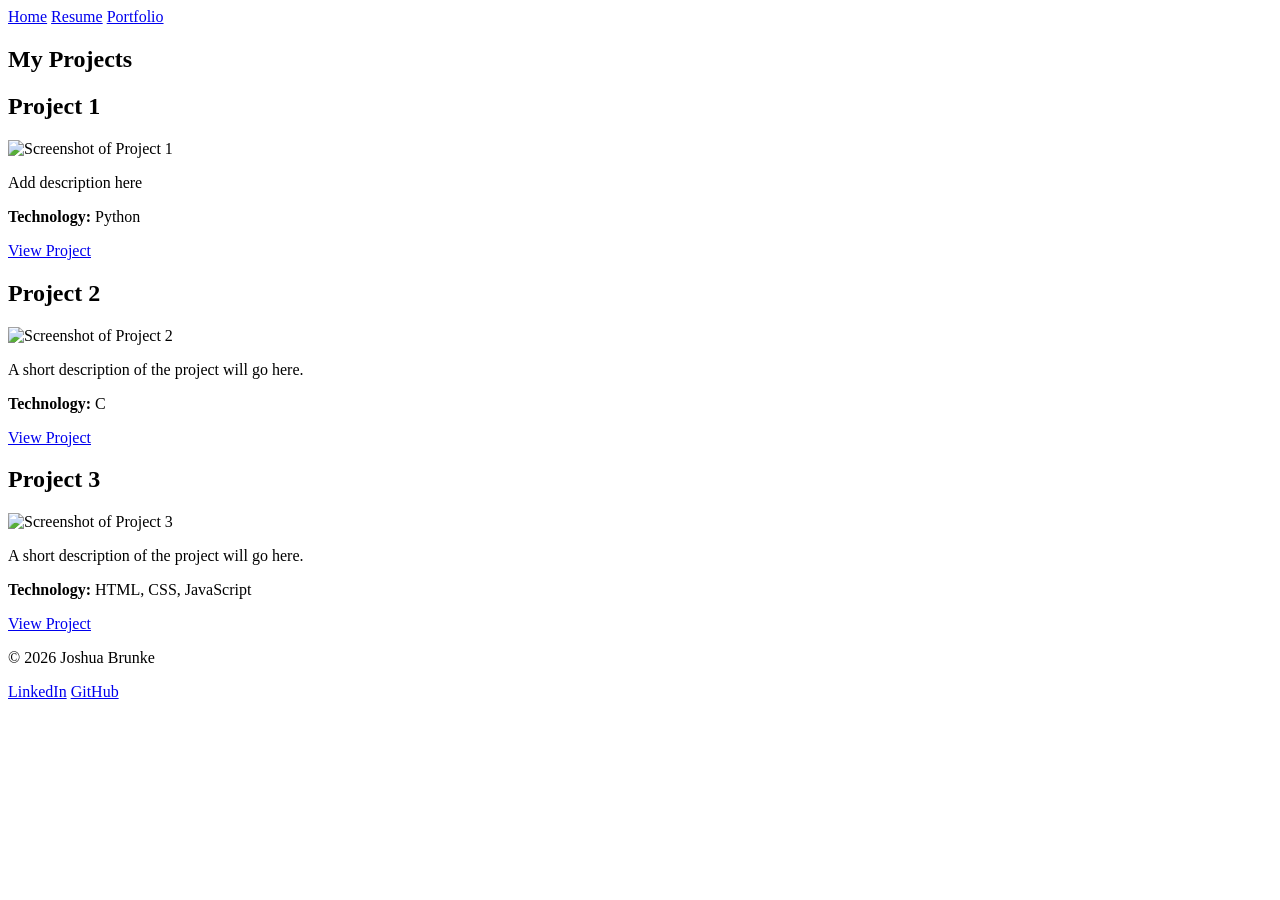
==== portfolio.html @ 49997876 "Added the links to my linkedIn and GitHub for footer" ====
<!DOCTYPE html>
<html lang="en">
<head>
    <meta charset="UTF-8">
    <meta name="viewport" content="width=device-width, initial-scale=1.0">
    <title>Joshua Brunke | Portfolio</title>
    <link rel="stylesheet" href="style.css">
</head>

<body>

    <header>
        <nav>
            <a href="index.html">Home</a>
            <a href="resume.html">Resume</a>
            <a href="portfolio.html">Portfolio</a>
        </nav>
    </header>

    <main>
        <section>
            <h1>My Projects</h1>

            <article>
                <h2>Project 1</h2>

                <img src="images/project1.jpg"
                     alt="Screenshot of Project 1">

                <p>
                    Add description here
                </p>

                <p>
                    <strong>Technology:</strong> Python
                </p>

                <a href="#">View Project</a>
            </article>

            <article>
                <h2>Project 2</h2>

                <img src="images/project2.jpg"
                     alt="Screenshot of Project 2">

                <p>
                    A short description of the project will go here.
                </p>

                <p>
                    <strong>Technology:</strong> C
                </p>

                <a href="#">View Project</a>
            </article>

            <article>
                <h2>Project 3</h2>

                <img src="images/project3.jpg"
                     alt="Screenshot of Project 3">

                <p>
                    A short description of the project will go here.
                </p>

                <p>
                    <strong>Technology:</strong> HTML, CSS, JavaScript
                </p>

                <a href="#">View Project</a>
            </article>
        </section>
    </main>

    <footer>
        <p>&copy; 2026 Joshua Brunke</p>
        <a href="www.linkedin.com/in/jjbrunke">LinkedIn</a>
        <a href="https://github.com/RHIT-brunkejp">GitHub</a>
    </footer>

    <script src="script.js"></script>
</body>
</html>
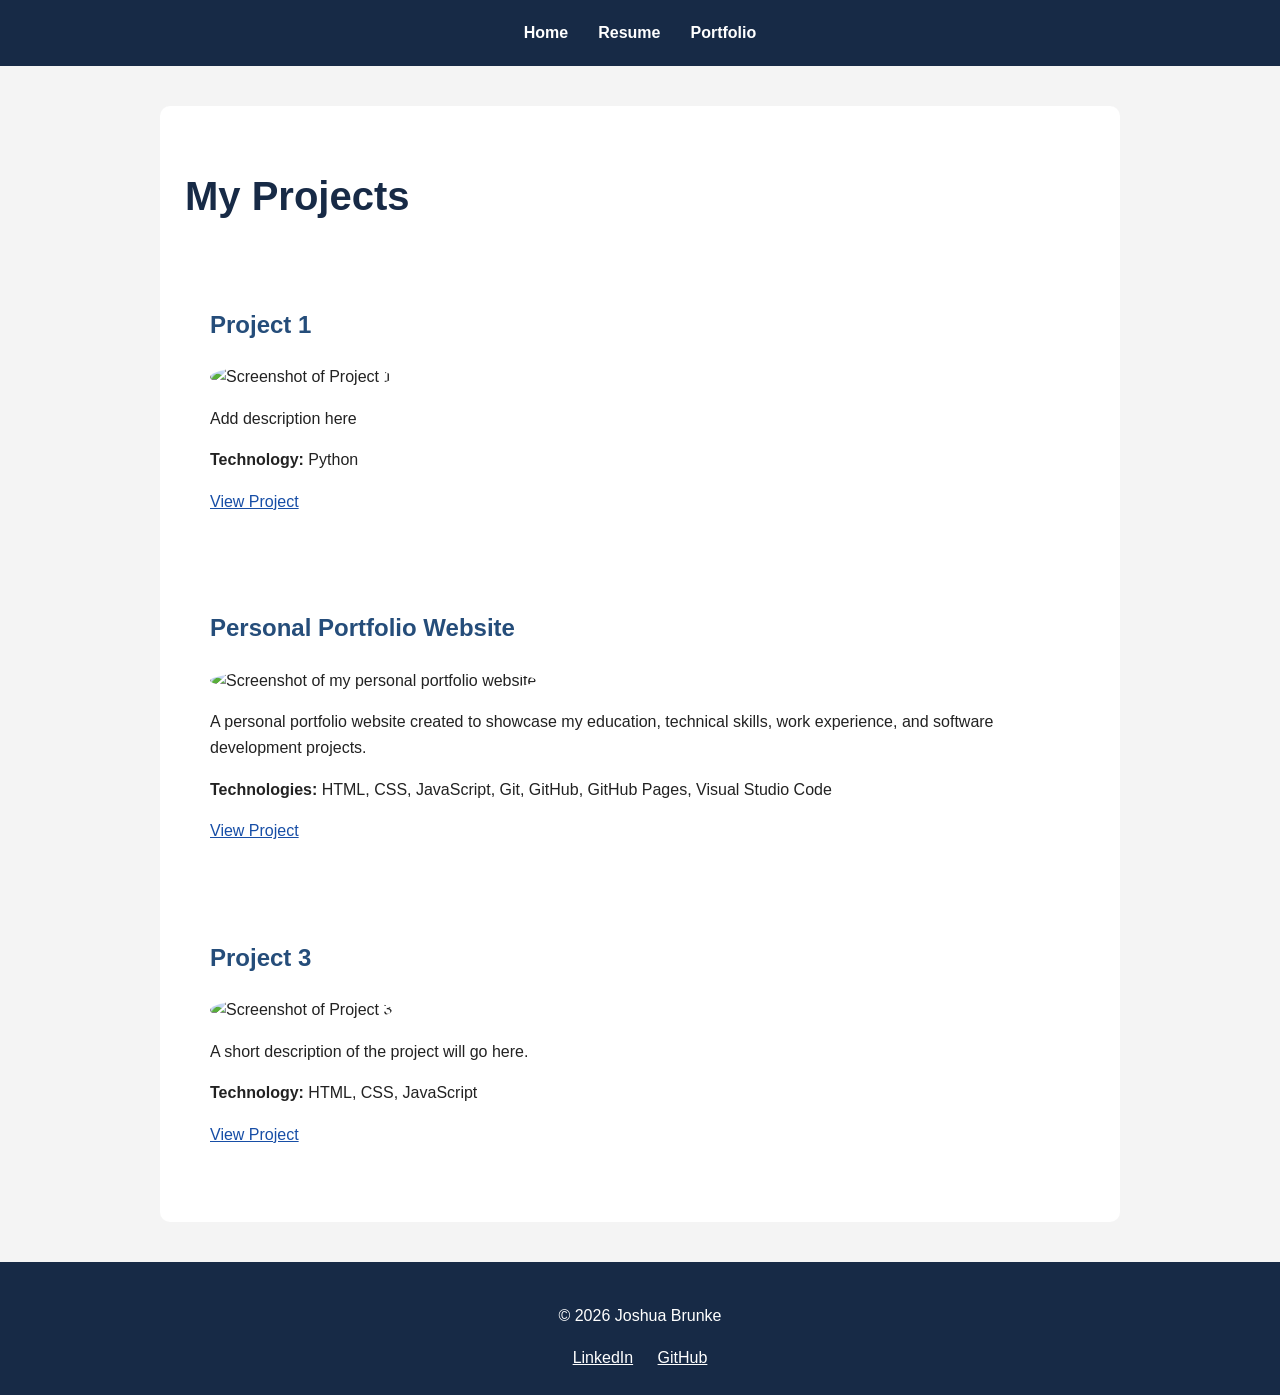
==== commit 42f241d5: "added portfolio website to project 2 portfolio" ====
--- a/portfolio.html
+++ b/portfolio.html
@@ -39,20 +39,22 @@
             </article>
 
             <article>
-                <h2>Project 2</h2>
+                <h2>Personal Portfolio Website</h2>
 
                 <img src="images/project2.jpg"
-                     alt="Screenshot of Project 2">
+                    alt="Screenshot of my personal portfolio website">
 
                 <p>
-                    A short description of the project will go here.
+                    A personal portfolio website created to showcase my education,
+                    technical skills, work experience, and software development projects.
                 </p>
 
                 <p>
-                    <strong>Technology:</strong> C
+                    <strong>Technologies:</strong>
+                    HTML, CSS, JavaScript, Git, GitHub, GitHub Pages, Visual Studio Code
                 </p>
 
-                <a href="#">View Project</a>
+                <a href="index.html">View Project</a>
             </article>
 
             <article>
--- a/style.css
+++ b/style.css
@@ -0,0 +1,116 @@
+* {
+    box-sizing: border-box;
+}
+
+body {
+    margin: 0;
+    font-family: Arial, sans-serif;
+    background-color: #f4f4f4;
+    color: #222222;
+    line-height: 1.6;
+}
+
+header {
+    background-color: #172a46;
+    padding: 20px;
+}
+
+nav {
+    max-width: 1000px;
+    margin: auto;
+    display: flex;
+    justify-content: center;
+    gap: 30px;
+}
+
+nav a {
+    color: white;
+    text-decoration: none;
+    font-weight: bold;
+}
+
+nav a:hover {
+    text-decoration: underline;
+}
+
+nav a:visited {
+    color: #d6e4ff;
+}
+
+main {
+    max-width: 1000px;
+    margin: 40px auto;
+    padding: 0 20px;
+}
+
+section,
+article {
+    background-color: white;
+    padding: 25px;
+    margin-bottom: 25px;
+    border-radius: 10px;
+}
+
+h1 {
+    font-size: 40px;
+    color: #172a46;
+}
+
+h2 {
+    color: #254d7a;
+}
+
+img {
+    max-width: 100%;
+    height: auto;
+}
+
+main > section:first-child img {
+    width: 200px;
+    border-radius: 50%;
+}
+
+article img {
+    width: 400px;
+}
+
+a {
+    color: #174ea6;
+}
+
+a:visited {
+    color: #6a3d9a;
+}
+
+footer {
+    background-color: #172a46;
+    color: white;
+    text-align: center;
+    padding: 25px;
+    margin-top: 40px;
+}
+
+footer a {
+    color: white;
+    margin: 0 10px;
+}
+
+footer a:visited {
+    color: #d6e4ff;
+}
+
+@media (max-width: 600px) {
+    nav {
+        flex-direction: column;
+        align-items: center;
+        gap: 10px;
+    }
+
+    h1 {
+        font-size: 32px;
+    }
+
+    main {
+        margin-top: 20px;
+    }
+}
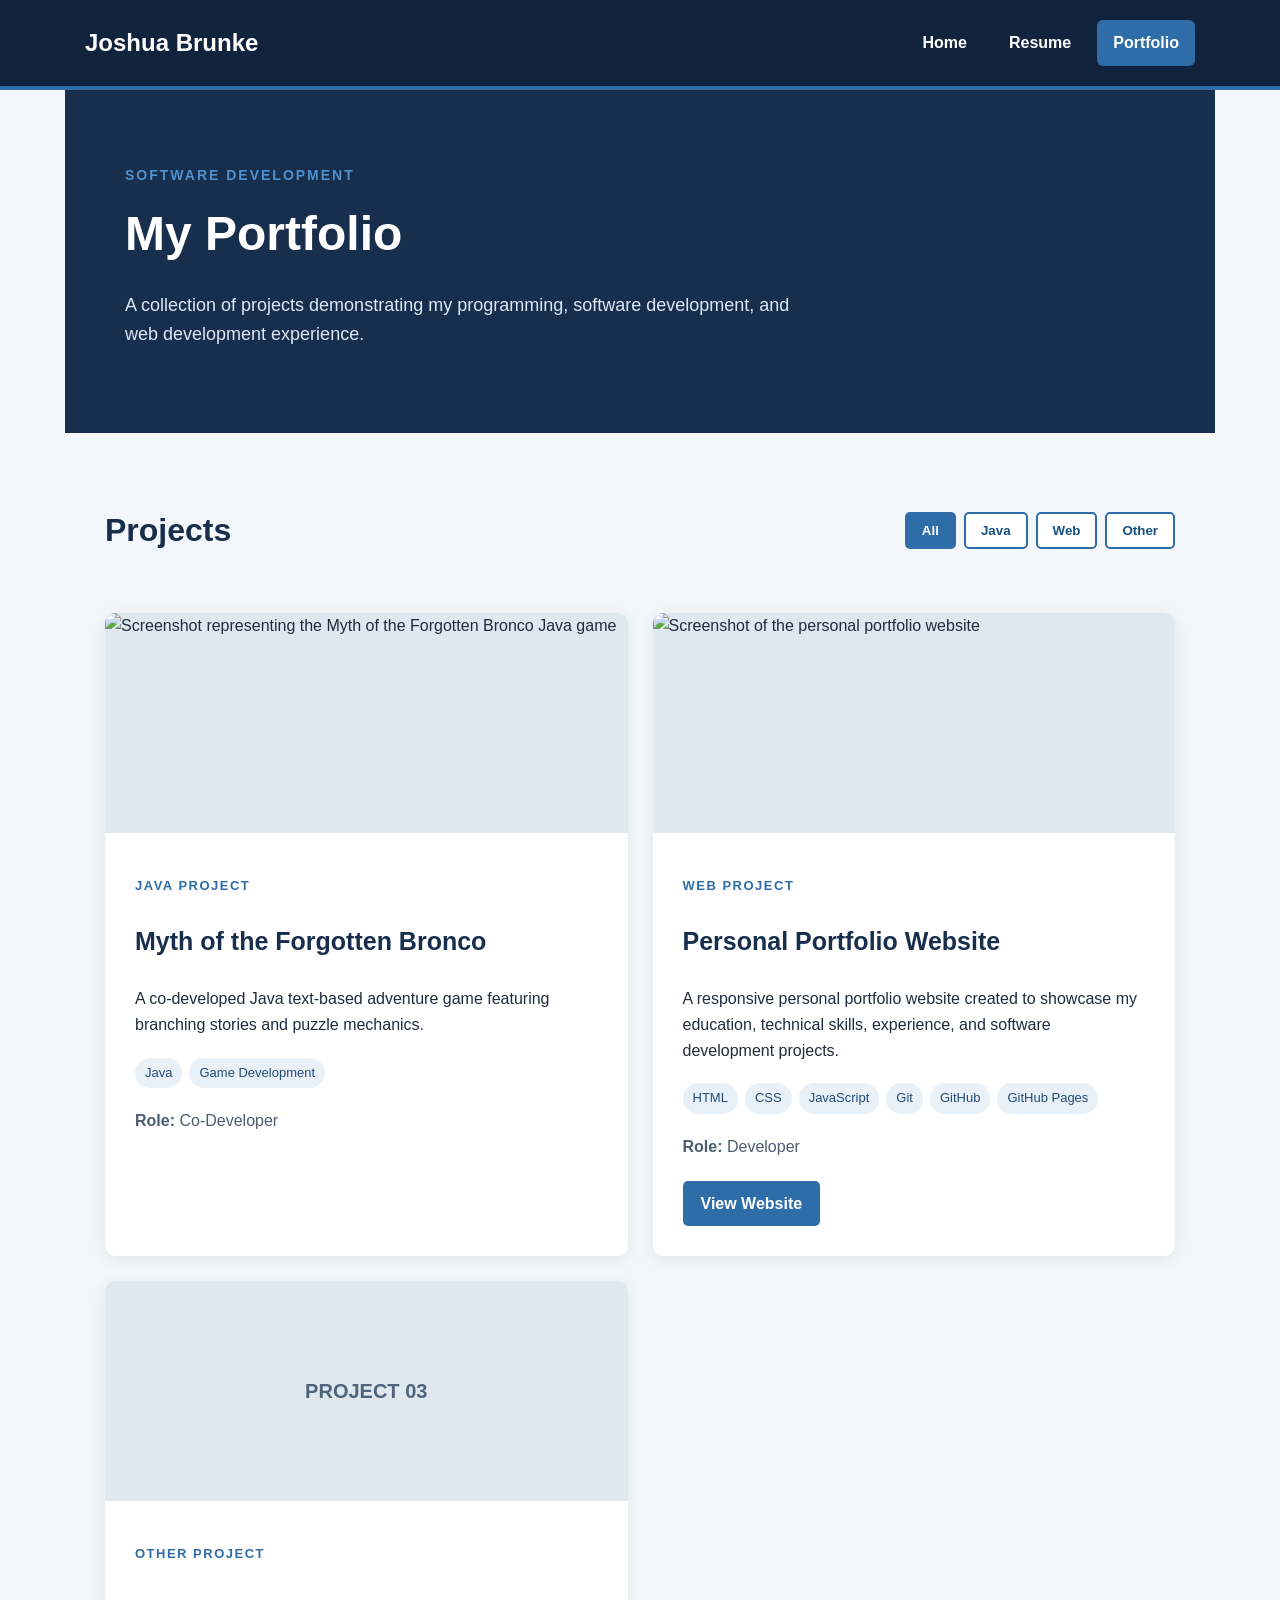
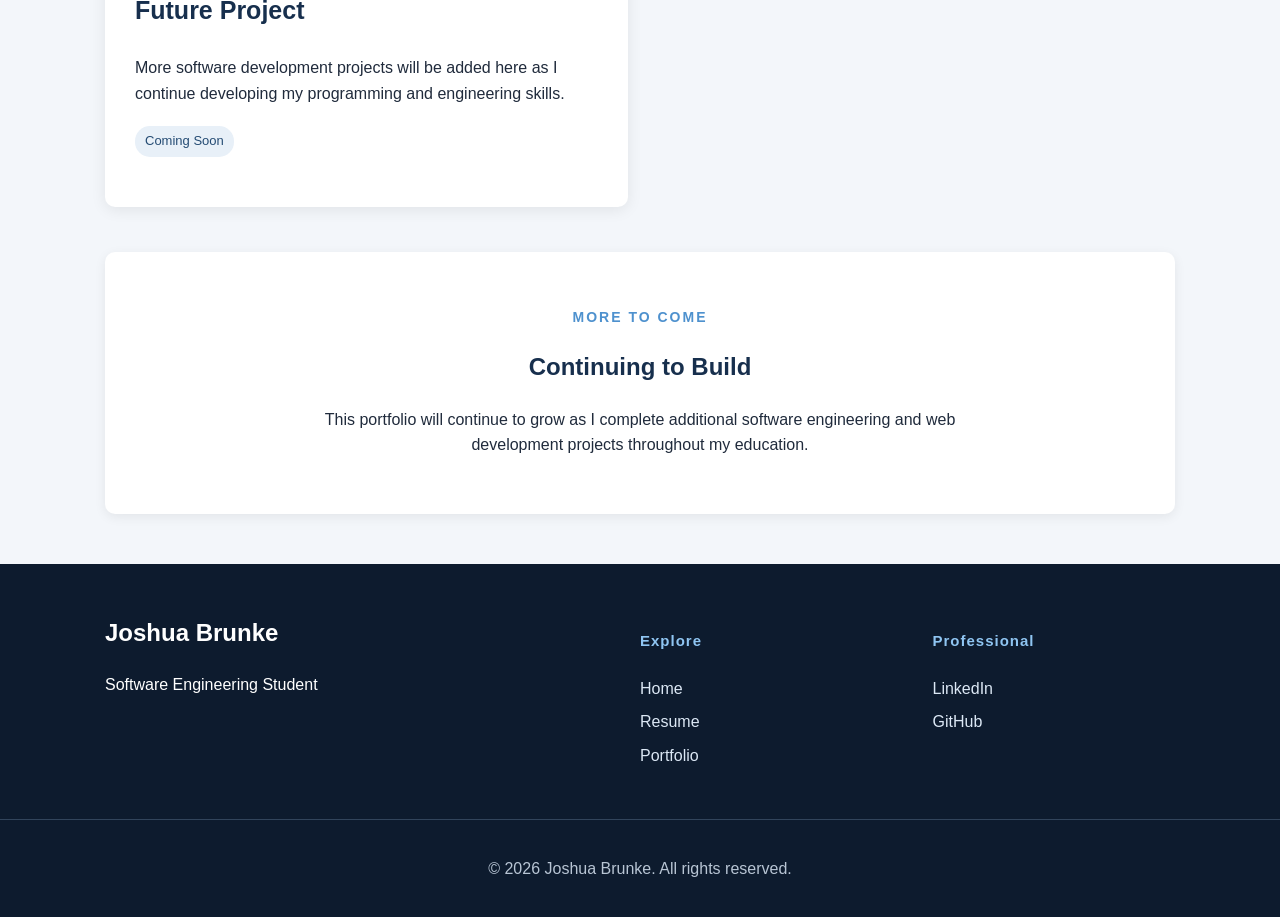
==== commit 90de76d9: "Polished up the pages (hopefully)" ====
--- a/portfolio.html
+++ b/portfolio.html
@@ -9,79 +9,244 @@
 
 <body>
 
-    <header>
-        <nav>
-            <a href="index.html">Home</a>
-            <a href="resume.html">Resume</a>
-            <a href="portfolio.html">Portfolio</a>
-        </nav>
+    <header class="site-header">
+        <div class="header-content">
+
+            <a class="site-name" href="index.html">Joshua Brunke</a>
+
+            <nav>
+                <a href="index.html">Home</a>
+                <a href="resume.html">Resume</a>
+                <a class="active" href="portfolio.html">Portfolio</a>
+            </nav>
+
+        </div>
     </header>
 
+
     <main>
-        <section>
-            <h1>My Projects</h1>
-
-            <article>
-                <h2>Project 1</h2>
-
-                <img src="images/project1.jpg"
-                     alt="Screenshot of Project 1">
-
-                <p>
-                    Add description here
-                </p>
-
-                <p>
-                    <strong>Technology:</strong> Python
-                </p>
-
-                <a href="#">View Project</a>
-            </article>
-
-            <article>
-                <h2>Personal Portfolio Website</h2>
-
-                <img src="images/project2.jpg"
-                    alt="Screenshot of my personal portfolio website">
-
-                <p>
-                    A personal portfolio website created to showcase my education,
-                    technical skills, work experience, and software development projects.
-                </p>
-
-                <p>
-                    <strong>Technologies:</strong>
-                    HTML, CSS, JavaScript, Git, GitHub, GitHub Pages, Visual Studio Code
-                </p>
-
-                <a href="index.html">View Project</a>
-            </article>
-
-            <article>
-                <h2>Project 3</h2>
-
-                <img src="images/project3.jpg"
-                     alt="Screenshot of Project 3">
-
-                <p>
-                    A short description of the project will go here.
-                </p>
-
-                <p>
-                    <strong>Technology:</strong> HTML, CSS, JavaScript
-                </p>
-
-                <a href="#">View Project</a>
-            </article>
+
+        <section class="page-banner">
+
+            <p class="small-heading">SOFTWARE DEVELOPMENT</p>
+
+            <h1>My Portfolio</h1>
+
+            <p>
+                A collection of projects demonstrating my programming,
+                software development, and web development experience.
+            </p>
+
         </section>
+
+
+        <section class="projects-section">
+
+            <div class="filter-area">
+
+                <h2>Projects</h2>
+
+                <div class="filter-buttons">
+
+                    <button class="filter-button active-filter"
+                            data-filter="all">
+                        All
+                    </button>
+
+                    <button class="filter-button"
+                            data-filter="java">
+                        Java
+                    </button>
+
+                    <button class="filter-button"
+                            data-filter="web">
+                        Web
+                    </button>
+
+                    <button class="filter-button"
+                            data-filter="other">
+                        Other
+                    </button>
+
+                </div>
+
+            </div>
+
+
+            <div class="project-grid">
+
+
+                <article class="project-card"
+                         data-category="java">
+
+                    <div class="project-image">
+                        <img src="images/bronco.jpg"
+                             alt="Screenshot representing the Myth of the Forgotten Bronco Java game">
+                    </div>
+
+                    <div class="project-content">
+
+                        <p class="project-type">JAVA PROJECT</p>
+
+                        <h3>Myth of the Forgotten Bronco</h3>
+
+                        <p>
+                            A co-developed Java text-based adventure game
+                            featuring branching stories and puzzle mechanics.
+                        </p>
+
+                        <div class="technology-tags">
+                            <span>Java</span>
+                            <span>Game Development</span>
+                        </div>
+
+                        <p class="project-role">
+                            <strong>Role:</strong> Co-Developer
+                        </p>
+
+                    </div>
+
+                </article>
+
+
+                <article class="project-card"
+                         data-category="web">
+
+                    <div class="project-image">
+
+                        <img src="images/portfolio.jpg"
+                             alt="Screenshot of the personal portfolio website">
+
+                    </div>
+
+                    <div class="project-content">
+
+                        <p class="project-type">WEB PROJECT</p>
+
+                        <h3>Personal Portfolio Website</h3>
+
+                        <p>
+                            A responsive personal portfolio website created
+                            to showcase my education, technical skills,
+                            experience, and software development projects.
+                        </p>
+
+                        <div class="technology-tags">
+                            <span>HTML</span>
+                            <span>CSS</span>
+                            <span>JavaScript</span>
+                            <span>Git</span>
+                            <span>GitHub</span>
+                            <span>GitHub Pages</span>
+                        </div>
+
+                        <p class="project-role">
+                            <strong>Role:</strong> Developer
+                        </p>
+
+                        <a class="project-button" href="index.html">
+                            View Website
+                        </a>
+
+                    </div>
+
+                </article>
+
+
+                <article class="project-card"
+                         data-category="other">
+
+                    <div class="project-image project-placeholder">
+
+                        <span>PROJECT 03</span>
+
+                    </div>
+
+                    <div class="project-content">
+
+                        <p class="project-type">OTHER PROJECT</p>
+
+                        <h3>Future Project</h3>
+
+                        <p>
+                            More software development projects will be added
+                            here as I continue developing my programming and
+                            engineering skills.
+                        </p>
+
+                        <div class="technology-tags">
+                            <span>Coming Soon</span>
+                        </div>
+
+                    </div>
+
+                </article>
+
+
+            </div>
+
+        </section>
+
+
+        <section class="project-note">
+
+            <p class="small-heading">MORE TO COME</p>
+
+            <h2>Continuing to Build</h2>
+
+            <p>
+                This portfolio will continue to grow as I complete additional
+                software engineering and web development projects throughout
+                my education.
+            </p>
+
+        </section>
+
     </main>
 
-    <footer>
-        <p>&copy; 2026 Joshua Brunke</p>
-        <a href="www.linkedin.com/in/jjbrunke">LinkedIn</a>
-        <a href="https://github.com/RHIT-brunkejp">GitHub</a>
+
+    <footer class="site-footer">
+
+        <div class="footer-content">
+
+            <div>
+                <h2>Joshua Brunke</h2>
+                <p>Software Engineering Student</p>
+            </div>
+
+            <div class="footer-links">
+                <h3>Explore</h3>
+
+                <a href="index.html">Home</a>
+                <a href="resume.html">Resume</a>
+                <a href="portfolio.html">Portfolio</a>
+            </div>
+
+            <div class="footer-links">
+                <h3>Professional</h3>
+
+                <a href="https://www.linkedin.com/in/jjbrunke"
+                   target="_blank"
+                   rel="noopener noreferrer">
+                    LinkedIn
+                </a>
+
+                <a href="https://github.com/RHIT-brunkejp"
+                   target="_blank"
+                   rel="noopener noreferrer">
+                    GitHub
+                </a>
+            </div>
+
+        </div>
+
+        <div class="footer-bottom">
+            <p>&copy; 2026 Joshua Brunke. All rights reserved.</p>
+        </div>
+
     </footer>
 
     <script src="script.js"></script>
+
 </body>
 </html>
--- a/style.css
+++ b/style.css
@@ -2,115 +2,711 @@
     box-sizing: border-box;
 }
 
+html {
+    scroll-behavior: smooth;
+}
+
 body {
     margin: 0;
-    font-family: Arial, sans-serif;
-    background-color: #f4f4f4;
-    color: #222222;
+    font-family: Arial, Helvetica, sans-serif;
+    background-color: #f3f6fa;
+    color: #202b3c;
     line-height: 1.6;
 }
 
-header {
-    background-color: #172a46;
+
+/* =========================
+   HEADER
+   ========================= */
+
+.site-header {
+    background-color: #12243d;
+    color: white;
+    border-bottom: 4px solid #2f6da8;
+}
+
+.header-content {
+    max-width: 1150px;
+    margin: auto;
     padding: 20px;
+    display: flex;
+    justify-content: space-between;
+    align-items: center;
+}
+
+.site-name {
+    color: white;
+    text-decoration: none;
+    font-size: 24px;
+    font-weight: bold;
+}
+
+.site-name:visited {
+    color: white;
 }
 
 nav {
-    max-width: 1000px;
+    display: flex;
+    gap: 10px;
+}
+
+nav a {
+    color: white;
+    text-decoration: none;
+    padding: 10px 16px;
+    border-radius: 6px;
+    font-weight: bold;
+}
+
+nav a:visited {
+    color: #dcecff;
+}
+
+nav a:hover {
+    background-color: #244b73;
+}
+
+nav a.active {
+    background-color: #2f6da8;
+}
+
+
+/* =========================
+   MAIN
+   ========================= */
+
+main {
+    max-width: 1150px;
     margin: auto;
+    min-height: 600px;
+}
+
+
+/* =========================
+   HOME HERO
+   ========================= */
+
+.hero {
+    min-height: 500px;
+    background-color: #172f4d;
+    color: white;
+    padding: 70px;
+    display: flex;
+    justify-content: space-between;
+    align-items: center;
+    gap: 60px;
+}
+
+.hero-text {
+    max-width: 650px;
+}
+
+.small-heading {
+    color: #4e91ce;
+    font-size: 14px;
+    font-weight: bold;
+    letter-spacing: 2px;
+    margin-bottom: 10px;
+}
+
+.hero .small-heading {
+    color: #8fc5f2;
+}
+
+.hero h1 {
+    font-size: 58px;
+    margin: 0 0 20px 0;
+    line-height: 1.1;
+}
+
+.hero-description {
+    font-size: 19px;
+    color: #dce8f5;
+    max-width: 600px;
+}
+
+.hero-image img {
+    width: 260px;
+    height: 260px;
+    object-fit: cover;
+    border-radius: 50%;
+    border: 8px solid white;
+}
+
+
+/* =========================
+   BUTTONS
+   ========================= */
+
+.hero-buttons {
+    display: flex;
+    gap: 15px;
+    margin-top: 30px;
+}
+
+.button {
+    display: inline-block;
+    background-color: #2f6da8;
+    color: white;
+    padding: 13px 22px;
+    border-radius: 6px;
+    text-decoration: none;
+    font-weight: bold;
+}
+
+.button:visited {
+    color: white;
+}
+
+.button:hover {
+    background-color: #3d82c2;
+}
+
+.button-outline {
+    background-color: transparent;
+    border: 2px solid white;
+}
+
+.button-outline:hover {
+    background-color: white;
+    color: #172f4d;
+}
+
+
+/* =========================
+   GENERAL SECTIONS
+   ========================= */
+
+.intro-section {
+    background-color: white;
+    margin: 40px;
+    padding: 45px;
+    border-radius: 12px;
+    box-shadow: 0 3px 15px rgba(0, 0, 0, 0.08);
+}
+
+.intro-section h2 {
+    font-size: 32px;
+    margin-top: 5px;
+    color: #172f4d;
+}
+
+.intro-section p:not(.small-heading) {
+    max-width: 850px;
+}
+
+
+/* =========================
+   HOME CARDS
+   ========================= */
+
+.quick-links {
+    display: grid;
+    grid-template-columns: repeat(3, 1fr);
+    gap: 25px;
+    margin: 40px;
+}
+
+.info-card {
+    background-color: white;
+    padding: 30px;
+    border-radius: 12px;
+    box-shadow: 0 3px 15px rgba(0, 0, 0, 0.08);
+    border-top: 5px solid #2f6da8;
+}
+
+.info-card:hover {
+    transform: translateY(-4px);
+}
+
+.card-icon {
+    color: #2f6da8;
+    font-weight: bold;
+    font-size: 14px;
+    margin-bottom: 10px;
+}
+
+.info-card h2 {
+    color: #172f4d;
+}
+
+.info-card a,
+.project-content a {
+    color: #174f80;
+    font-weight: bold;
+}
+
+.info-card a:visited,
+.project-content a:visited {
+    color: #613d80;
+}
+
+
+/* =========================
+   PAGE BANNER
+   ========================= */
+
+.page-banner {
+    background-color: #172f4d;
+    color: white;
+    padding: 60px;
+}
+
+.page-banner h1 {
+    font-size: 48px;
+    margin: 5px 0 15px 0;
+}
+
+.page-banner p:not(.small-heading) {
+    color: #dce8f5;
+    max-width: 700px;
+    font-size: 18px;
+    margin-bottom: 25px;
+}
+
+
+/* =========================
+   RESUME
+   ========================= */
+
+.resume-section {
+    padding: 45px 40px 10px 40px;
+}
+
+.section-heading {
+    margin-bottom: 25px;
+}
+
+.section-heading h2 {
+    font-size: 32px;
+    color: #172f4d;
+    margin-top: 0;
+}
+
+.resume-card {
+    background-color: white;
+    padding: 30px;
+    margin-bottom: 20px;
+    border-left: 5px solid #2f6da8;
+    border-radius: 8px;
+    box-shadow: 0 3px 12px rgba(0, 0, 0, 0.07);
+}
+
+.resume-card-heading {
+    display: flex;
+    justify-content: space-between;
+    gap: 20px;
+}
+
+.resume-card h3 {
+    color: #172f4d;
+    margin-top: 0;
+    margin-bottom: 3px;
+}
+
+.resume-card h4 {
+    color: #244b73;
+    margin-bottom: 8px;
+}
+
+.location,
+.date {
+    color: #65758a;
+    margin-top: 0;
+}
+
+.skill-list {
+    display: grid;
+    grid-template-columns: repeat(2, 1fr);
+    gap: 5px 30px;
+}
+
+
+/* =========================
+   SKILLS
+   ========================= */
+
+.skills-grid {
+    display: grid;
+    grid-template-columns: repeat(2, 1fr);
+    gap: 20px;
+}
+
+.skill-card {
+    background-color: white;
+    padding: 25px;
+    border-radius: 8px;
+    box-shadow: 0 3px 12px rgba(0, 0, 0, 0.07);
+}
+
+.skill-card h3 {
+    color: #172f4d;
+    margin-top: 0;
+}
+
+.skill-card ul {
+    padding-left: 20px;
+}
+
+
+/* =========================
+   EXPERIENCE
+   ========================= */
+
+.experience-list {
+    display: flex;
+    flex-direction: column;
+    gap: 20px;
+}
+
+.experience-card {
+    display: flex;
+    gap: 25px;
+    background-color: white;
+    padding: 30px;
+    border-radius: 8px;
+    box-shadow: 0 3px 12px rgba(0, 0, 0, 0.07);
+}
+
+.experience-number {
+    font-size: 25px;
+    font-weight: bold;
+    color: #2f6da8;
+    min-width: 45px;
+}
+
+.experience-card h3 {
+    margin-top: 0;
+    color: #172f4d;
+}
+
+.company {
+    color: #2f6da8;
+    font-weight: bold;
+    margin: 0;
+}
+
+.experience-card ul {
+    padding-left: 20px;
+}
+
+
+/* =========================
+   PORTFOLIO
+   ========================= */
+
+.projects-section {
+    padding: 45px 40px;
+}
+
+.filter-area {
+    display: flex;
+    justify-content: space-between;
+    align-items: center;
+    margin-bottom: 30px;
+}
+
+.filter-area h2 {
+    color: #172f4d;
+    font-size: 32px;
+}
+
+.filter-buttons {
+    display: flex;
+    gap: 8px;
+}
+
+.filter-button {
+    background-color: white;
+    border: 2px solid #2f6da8;
+    color: #174f80;
+    padding: 9px 15px;
+    border-radius: 5px;
+    cursor: pointer;
+    font-weight: bold;
+}
+
+.filter-button:hover,
+.active-filter {
+    background-color: #2f6da8;
+    color: white;
+}
+
+.project-grid {
+    display: grid;
+    grid-template-columns: repeat(2, 1fr);
+    gap: 25px;
+}
+
+.project-card {
+    background-color: white;
+    border-radius: 10px;
+    overflow: hidden;
+    box-shadow: 0 3px 15px rgba(0, 0, 0, 0.08);
+}
+
+.project-image {
+    height: 220px;
+    overflow: hidden;
+    background-color: #dfe7ef;
+}
+
+.project-image img {
+    width: 100%;
+    height: 100%;
+    object-fit: cover;
+}
+
+.project-placeholder {
     display: flex;
     justify-content: center;
-    gap: 30px;
-}
-
-nav a {
-    color: white;
+    align-items: center;
+    color: #4f647b;
+    font-size: 20px;
+    font-weight: bold;
+}
+
+.project-content {
+    padding: 30px;
+}
+
+.project-type {
+    color: #2f6da8;
+    font-size: 13px;
+    font-weight: bold;
+    letter-spacing: 1.5px;
+}
+
+.project-content h3 {
+    color: #172f4d;
+    font-size: 25px;
+}
+
+.technology-tags {
+    display: flex;
+    flex-wrap: wrap;
+    gap: 7px;
+    margin: 20px 0;
+}
+
+.technology-tags span {
+    background-color: #e8f0f8;
+    color: #244b73;
+    padding: 5px 10px;
+    border-radius: 15px;
+    font-size: 13px;
+}
+
+.project-role {
+    color: #4d5d70;
+}
+
+.project-button {
+    display: inline-block;
+    background-color: #2f6da8;
+    color: white !important;
+    padding: 10px 18px;
+    border-radius: 5px;
     text-decoration: none;
-    font-weight: bold;
-}
-
-nav a:hover {
+    margin-top: 5px;
+}
+
+.project-button:hover {
+    background-color: #3d82c2;
+}
+
+
+/* =========================
+   PROJECT NOTE
+   ========================= */
+
+.project-note {
+    background-color: white;
+    margin: 0 40px 50px 40px;
+    padding: 40px;
+    border-radius: 10px;
+    text-align: center;
+    box-shadow: 0 3px 12px rgba(0, 0, 0, 0.07);
+}
+
+.project-note h2 {
+    color: #172f4d;
+}
+
+.project-note p:not(.small-heading) {
+    max-width: 700px;
+    margin-left: auto;
+    margin-right: auto;
+}
+
+
+/* =========================
+   FOOTER
+   ========================= */
+
+.site-footer {
+    background-color: #0d1b2e;
+    color: white;
+    margin-top: 40px;
+}
+
+.footer-content {
+    max-width: 1150px;
+    margin: auto;
+    padding: 50px 40px;
+    display: grid;
+    grid-template-columns: 2fr 1fr 1fr;
+    gap: 50px;
+}
+
+.footer-content h2 {
+    margin-top: 0;
+}
+
+.footer-content h3 {
+    color: #8fc5f2;
+    font-size: 15px;
+    letter-spacing: 1px;
+}
+
+.footer-links {
+    display: flex;
+    flex-direction: column;
+    gap: 8px;
+}
+
+.footer-links a {
+    color: #dce8f5;
+    text-decoration: none;
+}
+
+.footer-links a:visited {
+    color: #c9d9ec;
+}
+
+.footer-links a:hover {
+    color: white;
     text-decoration: underline;
 }
 
-nav a:visited {
-    color: #d6e4ff;
-}
-
-main {
-    max-width: 1000px;
-    margin: 40px auto;
-    padding: 0 20px;
-}
-
-section,
-article {
-    background-color: white;
-    padding: 25px;
-    margin-bottom: 25px;
-    border-radius: 10px;
-}
-
-h1 {
-    font-size: 40px;
-    color: #172a46;
-}
-
-h2 {
-    color: #254d7a;
-}
-
-img {
-    max-width: 100%;
-    height: auto;
-}
-
-main > section:first-child img {
-    width: 200px;
-    border-radius: 50%;
-}
-
-article img {
-    width: 400px;
-}
-
-a {
-    color: #174ea6;
-}
-
-a:visited {
-    color: #6a3d9a;
-}
-
-footer {
-    background-color: #172a46;
-    color: white;
+.footer-bottom {
+    border-top: 1px solid #31445b;
     text-align: center;
-    padding: 25px;
-    margin-top: 40px;
-}
-
-footer a {
-    color: white;
-    margin: 0 10px;
-}
-
-footer a:visited {
-    color: #d6e4ff;
-}
+    padding: 20px;
+    color: #b8c5d4;
+}
+
+
+/* =========================
+   RESPONSIVE DESIGN
+   ========================= */
+
+@media (max-width: 800px) {
+
+    .header-content {
+        flex-direction: column;
+        gap: 15px;
+    }
+
+    .hero {
+        flex-direction: column-reverse;
+        text-align: center;
+        padding: 50px 25px;
+    }
+
+    .hero h1 {
+        font-size: 45px;
+    }
+
+    .hero-buttons {
+        justify-content: center;
+        flex-wrap: wrap;
+    }
+
+    .quick-links {
+        grid-template-columns: 1fr;
+    }
+
+    .skills-grid {
+        grid-template-columns: 1fr;
+    }
+
+    .project-grid {
+        grid-template-columns: 1fr;
+    }
+
+    .filter-area {
+        flex-direction: column;
+        align-items: flex-start;
+        gap: 15px;
+    }
+
+    .resume-card-heading {
+        flex-direction: column;
+        gap: 0;
+    }
+
+    .footer-content {
+        grid-template-columns: 1fr;
+        gap: 25px;
+    }
+}
+
 
 @media (max-width: 600px) {
+
     nav {
         flex-direction: column;
-        align-items: center;
-        gap: 10px;
-    }
-
-    h1 {
-        font-size: 32px;
-    }
-
-    main {
-        margin-top: 20px;
+        width: 100%;
+        text-align: center;
+    }
+
+    nav a {
+        width: 100%;
+    }
+
+    .hero-image img {
+        width: 200px;
+        height: 200px;
+    }
+
+    .page-banner {
+        padding: 45px 25px;
+    }
+
+    .page-banner h1 {
+        font-size: 38px;
+    }
+
+    .intro-section,
+    .quick-links,
+    .resume-section,
+    .projects-section {
+        margin-left: 20px;
+        margin-right: 20px;
+    }
+
+    .intro-section {
+        margin-left: 20px;
+        margin-right: 20px;
+        padding: 30px;
+    }
+
+    .quick-links {
+        margin-left: 20px;
+        margin-right: 20px;
+    }
+
+    .project-note {
+        margin-left: 20px;
+        margin-right: 20px;
+    }
+
+    .filter-buttons {
+        flex-wrap: wrap;
+    }
+
+    .skill-list {
+        grid-template-columns: 1fr;
     }
 }
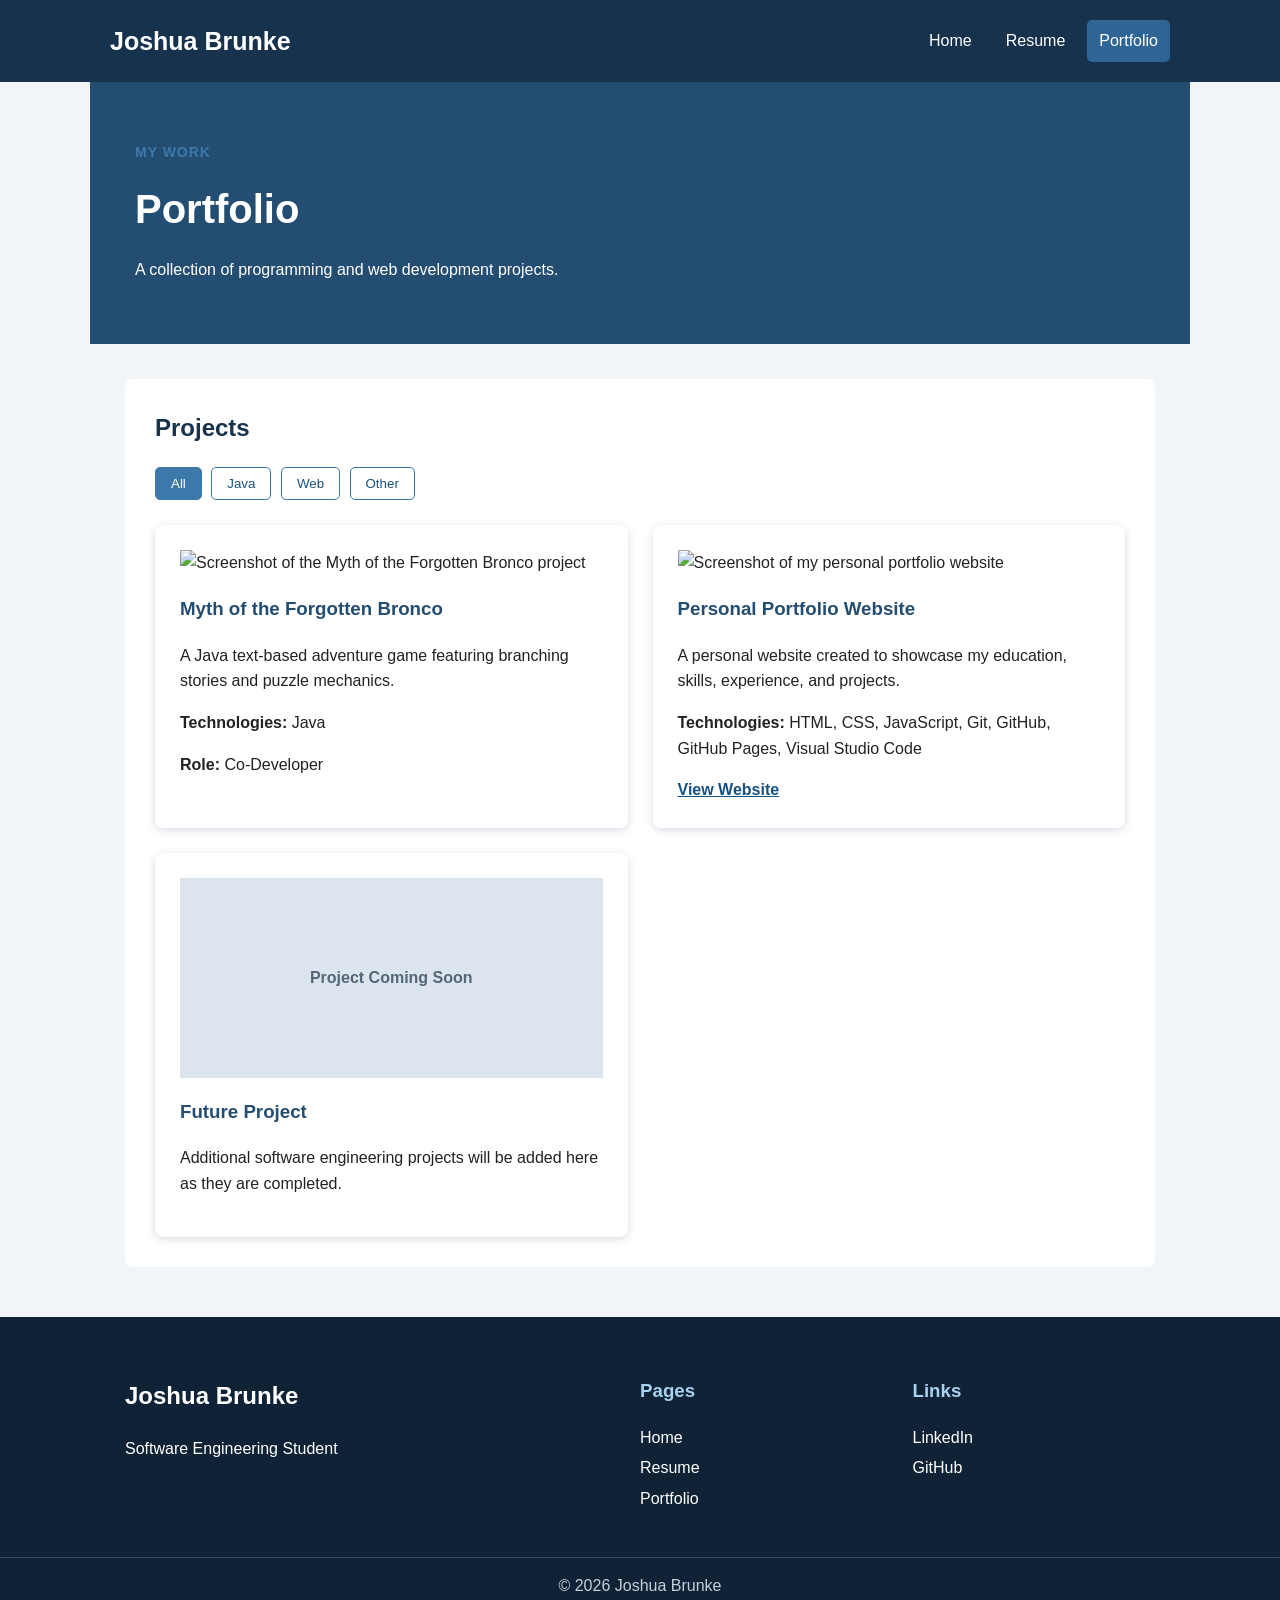
==== commit 42c25982: "More polishing" ====
--- a/portfolio.html
+++ b/portfolio.html
@@ -1,5 +1,6 @@
 <!DOCTYPE html>
 <html lang="en">
+
 <head>
     <meta charset="UTF-8">
     <meta name="viewport" content="width=device-width, initial-scale=1.0">
@@ -9,15 +10,15 @@
 
 <body>
 
-    <header class="site-header">
-        <div class="header-content">
+    <header>
+        <div class="top">
 
-            <a class="site-name" href="index.html">Joshua Brunke</a>
+            <h1>Joshua Brunke</h1>
 
             <nav>
                 <a href="index.html">Home</a>
                 <a href="resume.html">Resume</a>
-                <a class="active" href="portfolio.html">Portfolio</a>
+                <a class="current" href="portfolio.html">Portfolio</a>
             </nav>
 
         </div>
@@ -26,159 +27,116 @@
 
     <main>
 
-        <section class="page-banner">
+        <section class="page-title">
 
-            <p class="small-heading">SOFTWARE DEVELOPMENT</p>
+            <p class="small">MY WORK</p>
 
-            <h1>My Portfolio</h1>
+            <h2>Portfolio</h2>
 
             <p>
-                A collection of projects demonstrating my programming,
-                software development, and web development experience.
+                A collection of programming and web development projects.
             </p>
 
         </section>
 
 
-        <section class="projects-section">
+        <section class="section">
 
-            <div class="filter-area">
+            <h2>Projects</h2>
 
-                <h2>Projects</h2>
+            <div class="buttons">
 
-                <div class="filter-buttons">
+                <button class="filter current-filter"
+                        data-type="all">
+                    All
+                </button>
 
-                    <button class="filter-button active-filter"
-                            data-filter="all">
-                        All
-                    </button>
+                <button class="filter"
+                        data-type="java">
+                    Java
+                </button>
 
-                    <button class="filter-button"
-                            data-filter="java">
-                        Java
-                    </button>
+                <button class="filter"
+                        data-type="web">
+                    Web
+                </button>
 
-                    <button class="filter-button"
-                            data-filter="web">
-                        Web
-                    </button>
-
-                    <button class="filter-button"
-                            data-filter="other">
-                        Other
-                    </button>
-
-                </div>
+                <button class="filter"
+                        data-type="other">
+                    Other
+                </button>
 
             </div>
 
 
-            <div class="project-grid">
+            <div class="projects">
 
 
-                <article class="project-card"
-                         data-category="java">
+                <article class="card project"
+                         data-type="java">
 
-                    <div class="project-image">
-                        <img src="images/bronco.jpg"
-                             alt="Screenshot representing the Myth of the Forgotten Bronco Java game">
-                    </div>
+                    <img src="images/bronco.jpg"
+                         alt="Screenshot of the Myth of the Forgotten Bronco project">
 
-                    <div class="project-content">
+                    <h3>Myth of the Forgotten Bronco</h3>
 
-                        <p class="project-type">JAVA PROJECT</p>
+                    <p>
+                        A Java text-based adventure game featuring
+                        branching stories and puzzle mechanics.
+                    </p>
 
-                        <h3>Myth of the Forgotten Bronco</h3>
+                    <p>
+                        <strong>Technologies:</strong>
+                        Java
+                    </p>
 
-                        <p>
-                            A co-developed Java text-based adventure game
-                            featuring branching stories and puzzle mechanics.
-                        </p>
-
-                        <div class="technology-tags">
-                            <span>Java</span>
-                            <span>Game Development</span>
-                        </div>
-
-                        <p class="project-role">
-                            <strong>Role:</strong> Co-Developer
-                        </p>
-
-                    </div>
+                    <p>
+                        <strong>Role:</strong>
+                        Co-Developer
+                    </p>
 
                 </article>
 
 
-                <article class="project-card"
-                         data-category="web">
+                <article class="card project"
+                         data-type="web">
 
-                    <div class="project-image">
+                    <img src="images/portfolio.jpg"
+                         alt="Screenshot of my personal portfolio website">
 
-                        <img src="images/portfolio.jpg"
-                             alt="Screenshot of the personal portfolio website">
+                    <h3>Personal Portfolio Website</h3>
 
-                    </div>
+                    <p>
+                        A personal website created to showcase my
+                        education, skills, experience, and projects.
+                    </p>
 
-                    <div class="project-content">
+                    <p>
+                        <strong>Technologies:</strong>
+                        HTML, CSS, JavaScript, Git, GitHub,
+                        GitHub Pages, Visual Studio Code
+                    </p>
 
-                        <p class="project-type">WEB PROJECT</p>
-
-                        <h3>Personal Portfolio Website</h3>
-
-                        <p>
-                            A responsive personal portfolio website created
-                            to showcase my education, technical skills,
-                            experience, and software development projects.
-                        </p>
-
-                        <div class="technology-tags">
-                            <span>HTML</span>
-                            <span>CSS</span>
-                            <span>JavaScript</span>
-                            <span>Git</span>
-                            <span>GitHub</span>
-                            <span>GitHub Pages</span>
-                        </div>
-
-                        <p class="project-role">
-                            <strong>Role:</strong> Developer
-                        </p>
-
-                        <a class="project-button" href="index.html">
-                            View Website
-                        </a>
-
-                    </div>
+                    <a href="index.html">
+                        View Website
+                    </a>
 
                 </article>
 
 
-                <article class="project-card"
-                         data-category="other">
+                <article class="card project"
+                         data-type="other">
 
-                    <div class="project-image project-placeholder">
-
-                        <span>PROJECT 03</span>
-
+                    <div class="project-image">
+                        Project Coming Soon
                     </div>
 
-                    <div class="project-content">
+                    <h3>Future Project</h3>
 
-                        <p class="project-type">OTHER PROJECT</p>
-
-                        <h3>Future Project</h3>
-
-                        <p>
-                            More software development projects will be added
-                            here as I continue developing my programming and
-                            engineering skills.
-                        </p>
-
-                        <div class="technology-tags">
-                            <span>Coming Soon</span>
-                        </div>
-
-                    </div>
+                    <p>
+                        Additional software engineering projects will
+                        be added here as they are completed.
+                    </p>
 
                 </article>
 
@@ -187,43 +145,28 @@
 
         </section>
 
-
-        <section class="project-note">
-
-            <p class="small-heading">MORE TO COME</p>
-
-            <h2>Continuing to Build</h2>
-
-            <p>
-                This portfolio will continue to grow as I complete additional
-                software engineering and web development projects throughout
-                my education.
-            </p>
-
-        </section>
-
     </main>
 
 
-    <footer class="site-footer">
+    <footer>
 
-        <div class="footer-content">
+        <div class="footer">
 
             <div>
                 <h2>Joshua Brunke</h2>
                 <p>Software Engineering Student</p>
             </div>
 
-            <div class="footer-links">
-                <h3>Explore</h3>
+            <div>
+                <h3>Pages</h3>
 
                 <a href="index.html">Home</a>
                 <a href="resume.html">Resume</a>
                 <a href="portfolio.html">Portfolio</a>
             </div>
 
-            <div class="footer-links">
-                <h3>Professional</h3>
+            <div>
+                <h3>Links</h3>
 
                 <a href="https://www.linkedin.com/in/jjbrunke"
                    target="_blank"
@@ -231,7 +174,7 @@
                     LinkedIn
                 </a>
 
-                <a href="https://github.com/RHIT-brunkejp"
+                <a href="https://github.com/"
                    target="_blank"
                    rel="noopener noreferrer">
                     GitHub
@@ -240,11 +183,12 @@
 
         </div>
 
-        <div class="footer-bottom">
-            <p>&copy; 2026 Joshua Brunke. All rights reserved.</p>
-        </div>
+        <p class="bottom">
+            &copy; 2026 Joshua Brunke
+        </p>
 
     </footer>
+
 
     <script src="script.js"></script>
 
--- a/style.css
+++ b/style.css
@@ -2,31 +2,24 @@
     box-sizing: border-box;
 }
 
-html {
-    scroll-behavior: smooth;
-}
-
 body {
     margin: 0;
-    font-family: Arial, Helvetica, sans-serif;
-    background-color: #f3f6fa;
-    color: #202b3c;
+    font-family: Arial, sans-serif;
+    background-color: #f2f5f8;
+    color: #222;
     line-height: 1.6;
 }
 
 
-/* =========================
-   HEADER
-   ========================= */
-
-.site-header {
-    background-color: #12243d;
-    color: white;
-    border-bottom: 4px solid #2f6da8;
-}
-
-.header-content {
-    max-width: 1150px;
+/* Header */
+
+header {
+    background-color: #17324d;
+    color: white;
+}
+
+.top {
+    max-width: 1100px;
     margin: auto;
     padding: 20px;
     display: flex;
@@ -34,15 +27,9 @@
     align-items: center;
 }
 
-.site-name {
-    color: white;
-    text-decoration: none;
-    font-size: 24px;
-    font-weight: bold;
-}
-
-.site-name:visited {
-    color: white;
+.top h1 {
+    margin: 0;
+    font-size: 25px;
 }
 
 nav {
@@ -53,103 +40,90 @@
 nav a {
     color: white;
     text-decoration: none;
-    padding: 10px 16px;
-    border-radius: 6px;
-    font-weight: bold;
+    padding: 8px 12px;
+    border-radius: 5px;
 }
 
 nav a:visited {
-    color: #dcecff;
-}
-
-nav a:hover {
-    background-color: #244b73;
-}
-
-nav a.active {
-    background-color: #2f6da8;
-}
-
-
-/* =========================
-   MAIN
-   ========================= */
+    color: #d9e8f5;
+}
+
+nav a:hover,
+nav .current {
+    background-color: #2e6595;
+}
+
+
+/* Main */
 
 main {
-    max-width: 1150px;
+    max-width: 1100px;
     margin: auto;
-    min-height: 600px;
-}
-
-
-/* =========================
-   HOME HERO
-   ========================= */
-
-.hero {
-    min-height: 500px;
-    background-color: #172f4d;
-    color: white;
-    padding: 70px;
+}
+
+
+/* Home banner */
+
+.banner {
+    background-color: #244d72;
+    color: white;
+    padding: 60px;
     display: flex;
+    align-items: center;
     justify-content: space-between;
-    align-items: center;
-    gap: 60px;
-}
-
-.hero-text {
+    gap: 40px;
+}
+
+.banner h2 {
+    font-size: 42px;
+    margin: 5px 0 15px 0;
+}
+
+.banner p {
     max-width: 650px;
 }
 
-.small-heading {
-    color: #4e91ce;
-    font-size: 14px;
-    font-weight: bold;
-    letter-spacing: 2px;
-    margin-bottom: 10px;
-}
-
-.hero .small-heading {
-    color: #8fc5f2;
-}
-
-.hero h1 {
-    font-size: 58px;
-    margin: 0 0 20px 0;
-    line-height: 1.1;
-}
-
-.hero-description {
-    font-size: 19px;
-    color: #dce8f5;
-    max-width: 600px;
-}
-
-.hero-image img {
-    width: 260px;
-    height: 260px;
+.banner img {
+    width: 220px;
+    height: 220px;
     object-fit: cover;
     border-radius: 50%;
-    border: 8px solid white;
-}
-
-
-/* =========================
-   BUTTONS
-   ========================= */
-
-.hero-buttons {
-    display: flex;
-    gap: 15px;
-    margin-top: 30px;
-}
+    border: 5px solid white;
+}
+
+
+/* Text */
+
+.small {
+    color: #3c79aa;
+    font-weight: bold;
+    letter-spacing: 1px;
+    font-size: 14px;
+}
+
+.banner .small {
+    color: #a9d2ef;
+}
+
+h2 {
+    color: #17324d;
+}
+
+.banner h2,
+.page-title h2 {
+    color: white;
+}
+
+
+/* Buttons */
 
 .button {
     display: inline-block;
-    background-color: #2f6da8;
-    color: white;
-    padding: 13px 22px;
-    border-radius: 6px;
+    background-color: #3c79aa;
+    color: white;
+    padding: 10px 18px;
+    margin-top: 15px;
+    border-radius: 5px;
     text-decoration: none;
     font-weight: bold;
 }
@@ -159,501 +133,170 @@
 }
 
 .button:hover {
-    background-color: #3d82c2;
-}
-
-.button-outline {
-    background-color: transparent;
-    border: 2px solid white;
-}
-
-.button-outline:hover {
+    background-color: #5590bd;
+}
+
+
+/* Sections */
+
+.section {
     background-color: white;
-    color: #172f4d;
-}
-
-
-/* =========================
-   GENERAL SECTIONS
-   ========================= */
-
-.intro-section {
-    background-color: white;
-    margin: 40px;
-    padding: 45px;
-    border-radius: 12px;
-    box-shadow: 0 3px 15px rgba(0, 0, 0, 0.08);
-}
-
-.intro-section h2 {
-    font-size: 32px;
-    margin-top: 5px;
-    color: #172f4d;
-}
-
-.intro-section p:not(.small-heading) {
-    max-width: 850px;
-}
-
-
-/* =========================
-   HOME CARDS
-   ========================= */
-
-.quick-links {
+    margin: 35px;
+    padding: 30px;
+    border-radius: 8px;
+}
+
+.section h2 {
+    margin-top: 0;
+}
+
+
+/* Cards */
+
+.cards {
     display: grid;
-    grid-template-columns: repeat(3, 1fr);
+    grid-template-columns: 1fr 1fr;
     gap: 25px;
-    margin: 40px;
-}
-
-.info-card {
-    background-color: white;
-    padding: 30px;
-    border-radius: 12px;
-    box-shadow: 0 3px 15px rgba(0, 0, 0, 0.08);
-    border-top: 5px solid #2f6da8;
-}
-
-.info-card:hover {
-    transform: translateY(-4px);
-}
-
-.card-icon {
-    color: #2f6da8;
-    font-weight: bold;
-    font-size: 14px;
-    margin-bottom: 10px;
-}
-
-.info-card h2 {
-    color: #172f4d;
-}
-
-.info-card a,
-.project-content a {
-    color: #174f80;
-    font-weight: bold;
-}
-
-.info-card a:visited,
-.project-content a:visited {
-    color: #613d80;
-}
-
-
-/* =========================
-   PAGE BANNER
-   ========================= */
-
-.page-banner {
-    background-color: #172f4d;
-    color: white;
-    padding: 60px;
-}
-
-.page-banner h1 {
-    font-size: 48px;
-    margin: 5px 0 15px 0;
-}
-
-.page-banner p:not(.small-heading) {
-    color: #dce8f5;
-    max-width: 700px;
-    font-size: 18px;
-    margin-bottom: 25px;
-}
-
-
-/* =========================
-   RESUME
-   ========================= */
-
-.resume-section {
-    padding: 45px 40px 10px 40px;
-}
-
-.section-heading {
-    margin-bottom: 25px;
-}
-
-.section-heading h2 {
-    font-size: 32px;
-    color: #172f4d;
-    margin-top: 0;
-}
-
-.resume-card {
-    background-color: white;
-    padding: 30px;
-    margin-bottom: 20px;
-    border-left: 5px solid #2f6da8;
-    border-radius: 8px;
-    box-shadow: 0 3px 12px rgba(0, 0, 0, 0.07);
-}
-
-.resume-card-heading {
-    display: flex;
-    justify-content: space-between;
-    gap: 20px;
-}
-
-.resume-card h3 {
-    color: #172f4d;
-    margin-top: 0;
-    margin-bottom: 3px;
-}
-
-.resume-card h4 {
-    color: #244b73;
-    margin-bottom: 8px;
-}
-
-.location,
-.date {
-    color: #65758a;
-    margin-top: 0;
-}
-
-.skill-list {
-    display: grid;
-    grid-template-columns: repeat(2, 1fr);
-    gap: 5px 30px;
-}
-
-
-/* =========================
-   SKILLS
-   ========================= */
-
-.skills-grid {
-    display: grid;
-    grid-template-columns: repeat(2, 1fr);
-    gap: 20px;
-}
-
-.skill-card {
+    margin: 35px;
+}
+
+.card {
     background-color: white;
     padding: 25px;
     border-radius: 8px;
-    box-shadow: 0 3px 12px rgba(0, 0, 0, 0.07);
-}
-
-.skill-card h3 {
-    color: #172f4d;
-    margin-top: 0;
-}
-
-.skill-card ul {
-    padding-left: 20px;
-}
-
-
-/* =========================
-   EXPERIENCE
-   ========================= */
-
-.experience-list {
+    box-shadow: 0 2px 8px #d5dce3;
+}
+
+.card h3 {
+    color: #244d72;
+}
+
+.card a {
+    color: #17517f;
+    font-weight: bold;
+}
+
+.card a:visited {
+    color: #633d7d;
+}
+
+
+/* Page title */
+
+.page-title {
+    background-color: #244d72;
+    color: white;
+    padding: 45px;
+}
+
+.page-title h2 {
+    font-size: 40px;
+    margin: 5px 0;
+}
+
+
+/* Projects */
+
+.buttons {
+    margin-bottom: 25px;
+}
+
+.filter {
+    padding: 8px 15px;
+    margin-right: 5px;
+    background-color: white;
+    border: 1px solid #3c79aa;
+    border-radius: 5px;
+    color: #17517f;
+    cursor: pointer;
+}
+
+.filter:hover,
+.current-filter {
+    background-color: #3c79aa;
+    color: white;
+}
+
+.projects {
+    display: grid;
+    grid-template-columns: 1fr 1fr;
+    gap: 25px;
+}
+
+.project img {
+    width: 100%;
+    height: 200px;
+    object-fit: cover;
+}
+
+.project-image {
+    height: 200px;
+    background-color: #dce5ed;
     display: flex;
-    flex-direction: column;
-    gap: 20px;
-}
-
-.experience-card {
-    display: flex;
-    gap: 25px;
-    background-color: white;
-    padding: 30px;
-    border-radius: 8px;
-    box-shadow: 0 3px 12px rgba(0, 0, 0, 0.07);
-}
-
-.experience-number {
-    font-size: 25px;
+    align-items: center;
+    justify-content: center;
+    color: #536779;
     font-weight: bold;
-    color: #2f6da8;
-    min-width: 45px;
-}
-
-.experience-card h3 {
-    margin-top: 0;
-    color: #172f4d;
-}
-
-.company {
-    color: #2f6da8;
-    font-weight: bold;
-    margin: 0;
-}
-
-.experience-card ul {
-    padding-left: 20px;
-}
-
-
-/* =========================
-   PORTFOLIO
-   ========================= */
-
-.projects-section {
-    padding: 45px 40px;
-}
-
-.filter-area {
-    display: flex;
-    justify-content: space-between;
-    align-items: center;
-    margin-bottom: 30px;
-}
-
-.filter-area h2 {
-    color: #172f4d;
-    font-size: 32px;
-}
-
-.filter-buttons {
-    display: flex;
-    gap: 8px;
-}
-
-.filter-button {
-    background-color: white;
-    border: 2px solid #2f6da8;
-    color: #174f80;
-    padding: 9px 15px;
-    border-radius: 5px;
-    cursor: pointer;
-    font-weight: bold;
-}
-
-.filter-button:hover,
-.active-filter {
-    background-color: #2f6da8;
-    color: white;
-}
-
-.project-grid {
-    display: grid;
-    grid-template-columns: repeat(2, 1fr);
-    gap: 25px;
-}
-
-.project-card {
-    background-color: white;
-    border-radius: 10px;
-    overflow: hidden;
-    box-shadow: 0 3px 15px rgba(0, 0, 0, 0.08);
-}
-
-.project-image {
-    height: 220px;
-    overflow: hidden;
-    background-color: #dfe7ef;
-}
-
-.project-image img {
-    width: 100%;
-    height: 100%;
-    object-fit: cover;
-}
-
-.project-placeholder {
-    display: flex;
-    justify-content: center;
-    align-items: center;
-    color: #4f647b;
-    font-size: 20px;
-    font-weight: bold;
-}
-
-.project-content {
-    padding: 30px;
-}
-
-.project-type {
-    color: #2f6da8;
-    font-size: 13px;
-    font-weight: bold;
-    letter-spacing: 1.5px;
-}
-
-.project-content h3 {
-    color: #172f4d;
-    font-size: 25px;
-}
-
-.technology-tags {
-    display: flex;
-    flex-wrap: wrap;
-    gap: 7px;
-    margin: 20px 0;
-}
-
-.technology-tags span {
-    background-color: #e8f0f8;
-    color: #244b73;
-    padding: 5px 10px;
-    border-radius: 15px;
-    font-size: 13px;
-}
-
-.project-role {
-    color: #4d5d70;
-}
-
-.project-button {
-    display: inline-block;
-    background-color: #2f6da8;
-    color: white !important;
-    padding: 10px 18px;
-    border-radius: 5px;
-    text-decoration: none;
-    margin-top: 5px;
-}
-
-.project-button:hover {
-    background-color: #3d82c2;
-}
-
-
-/* =========================
-   PROJECT NOTE
-   ========================= */
-
-.project-note {
-    background-color: white;
-    margin: 0 40px 50px 40px;
-    padding: 40px;
-    border-radius: 10px;
-    text-align: center;
-    box-shadow: 0 3px 12px rgba(0, 0, 0, 0.07);
-}
-
-.project-note h2 {
-    color: #172f4d;
-}
-
-.project-note p:not(.small-heading) {
-    max-width: 700px;
-    margin-left: auto;
-    margin-right: auto;
-}
-
-
-/* =========================
-   FOOTER
-   ========================= */
-
-.site-footer {
-    background-color: #0d1b2e;
-    color: white;
-    margin-top: 40px;
-}
-
-.footer-content {
-    max-width: 1150px;
+}
+
+
+/* Footer */
+
+footer {
+    background-color: #102236;
+    color: white;
+    margin-top: 50px;
+}
+
+.footer {
+    max-width: 1100px;
     margin: auto;
-    padding: 50px 40px;
+    padding: 40px 35px;
     display: grid;
     grid-template-columns: 2fr 1fr 1fr;
-    gap: 50px;
-}
-
-.footer-content h2 {
-    margin-top: 0;
-}
-
-.footer-content h3 {
-    color: #8fc5f2;
-    font-size: 15px;
-    letter-spacing: 1px;
-}
-
-.footer-links {
-    display: flex;
-    flex-direction: column;
-    gap: 8px;
-}
-
-.footer-links a {
-    color: #dce8f5;
+    gap: 30px;
+}
+
+.footer h2 {
+    color: white;
+}
+
+.footer h3 {
+    color: #a9d2ef;
+}
+
+.footer a {
+    display: block;
+    color: white;
     text-decoration: none;
-}
-
-.footer-links a:visited {
-    color: #c9d9ec;
-}
-
-.footer-links a:hover {
-    color: white;
+    margin: 5px 0;
+}
+
+.footer a:visited {
+    color: #d9e8f5;
+}
+
+.footer a:hover {
     text-decoration: underline;
 }
 
-.footer-bottom {
-    border-top: 1px solid #31445b;
+.bottom {
+    border-top: 1px solid #35495c;
     text-align: center;
-    padding: 20px;
-    color: #b8c5d4;
-}
-
-
-/* =========================
-   RESPONSIVE DESIGN
-   ========================= */
-
-@media (max-width: 800px) {
-
-    .header-content {
+    padding: 15px;
+    margin: 0;
+    color: #c4d0da;
+}
+
+
+/* Smaller screens */
+
+@media (max-width: 700px) {
+
+    .top {
         flex-direction: column;
         gap: 15px;
     }
-
-    .hero {
-        flex-direction: column-reverse;
-        text-align: center;
-        padding: 50px 25px;
-    }
-
-    .hero h1 {
-        font-size: 45px;
-    }
-
-    .hero-buttons {
-        justify-content: center;
-        flex-wrap: wrap;
-    }
-
-    .quick-links {
-        grid-template-columns: 1fr;
-    }
-
-    .skills-grid {
-        grid-template-columns: 1fr;
-    }
-
-    .project-grid {
-        grid-template-columns: 1fr;
-    }
-
-    .filter-area {
-        flex-direction: column;
-        align-items: flex-start;
-        gap: 15px;
-    }
-
-    .resume-card-heading {
-        flex-direction: column;
-        gap: 0;
-    }
-
-    .footer-content {
-        grid-template-columns: 1fr;
-        gap: 25px;
-    }
-}
-
-
-@media (max-width: 600px) {
 
     nav {
         flex-direction: column;
@@ -661,52 +304,26 @@
         text-align: center;
     }
 
-    nav a {
-        width: 100%;
-    }
-
-    .hero-image img {
-        width: 200px;
-        height: 200px;
-    }
-
-    .page-banner {
-        padding: 45px 25px;
-    }
-
-    .page-banner h1 {
-        font-size: 38px;
-    }
-
-    .intro-section,
-    .quick-links,
-    .resume-section,
-    .projects-section {
-        margin-left: 20px;
-        margin-right: 20px;
-    }
-
-    .intro-section {
-        margin-left: 20px;
-        margin-right: 20px;
-        padding: 30px;
-    }
-
-    .quick-links {
-        margin-left: 20px;
-        margin-right: 20px;
-    }
-
-    .project-note {
-        margin-left: 20px;
-        margin-right: 20px;
-    }
-
-    .filter-buttons {
-        flex-wrap: wrap;
-    }
-
-    .skill-list {
+    .banner {
+        flex-direction: column-reverse;
+        text-align: center;
+        padding: 40px 25px;
+    }
+
+    .banner h2 {
+        font-size: 34px;
+    }
+
+    .cards,
+    .projects {
         grid-template-columns: 1fr;
     }
+
+    .footer {
+        grid-template-columns: 1fr;
+    }
+
+    .section {
+        margin: 20px;
+    }
 }
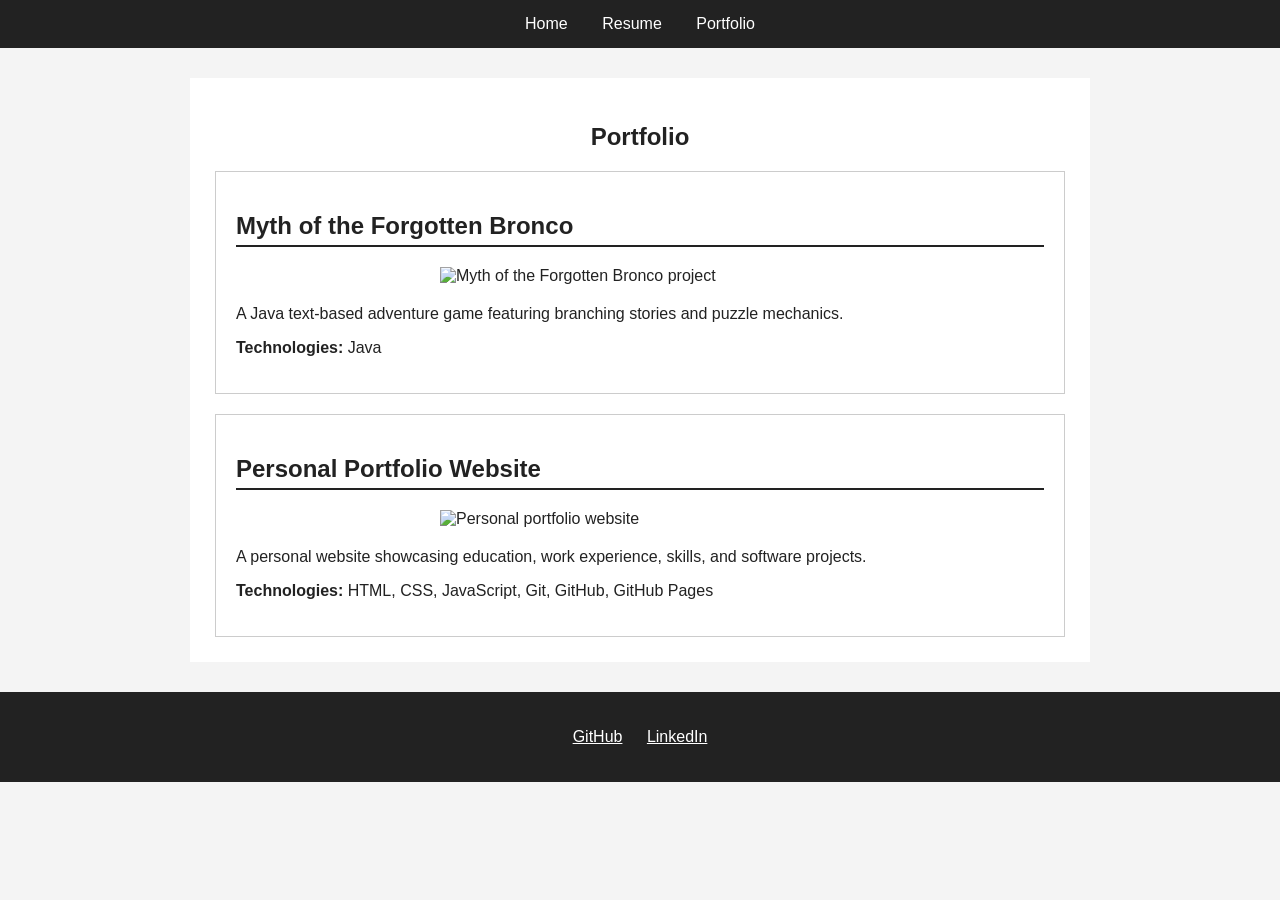
==== commit 39c17399: "Removed unnecessary things. Polishing." ====
--- a/portfolio.html
+++ b/portfolio.html
@@ -1,196 +1,72 @@
 <!DOCTYPE html>
 <html lang="en">
-
 <head>
     <meta charset="UTF-8">
     <meta name="viewport" content="width=device-width, initial-scale=1.0">
-    <title>Joshua Brunke | Portfolio</title>
+    <title>Portfolio | Joshua Brunke</title>
     <link rel="stylesheet" href="style.css">
 </head>
 
 <body>
 
     <header>
-        <div class="top">
-
-            <h1>Joshua Brunke</h1>
-
-            <nav>
-                <a href="index.html">Home</a>
-                <a href="resume.html">Resume</a>
-                <a class="current" href="portfolio.html">Portfolio</a>
-            </nav>
-
-        </div>
+        <nav>
+            <a href="index.html">Home</a>
+            <a href="resume.html">Resume</a>
+            <a href="portfolio.html">Portfolio</a>
+        </nav>
     </header>
 
+    <main>
+        <section>
+            <h1>Portfolio</h1>
 
-    <main>
+            <article class="project">
+                <h2>Myth of the Forgotten Bronco</h2>
 
-        <section class="page-title">
+                <img
+                    src="images/bronco.jpg"
+                    alt="Myth of the Forgotten Bronco project"
+                >
 
-            <p class="small">MY WORK</p>
+                <p>
+                    A Java text-based adventure game featuring branching
+                    stories and puzzle mechanics.
+                </p>
 
-            <h2>Portfolio</h2>
+                <p>
+                    <strong>Technologies:</strong> Java
+                </p>
+            </article>
 
-            <p>
-                A collection of programming and web development projects.
-            </p>
+            <article class="project">
+                <h2>Personal Portfolio Website</h2>
 
+                <img
+                    src="images/portfolio.jpg"
+                    alt="Personal portfolio website"
+                >
+
+                <p>
+                    A personal website showcasing education, work experience,
+                    skills, and software projects.
+                </p>
+
+                <p>
+                    <strong>Technologies:</strong>
+                    HTML, CSS, JavaScript, Git, GitHub, GitHub Pages
+                </p>
+            </article>
         </section>
-
-
-        <section class="section">
-
-            <h2>Projects</h2>
-
-            <div class="buttons">
-
-                <button class="filter current-filter"
-                        data-type="all">
-                    All
-                </button>
-
-                <button class="filter"
-                        data-type="java">
-                    Java
-                </button>
-
-                <button class="filter"
-                        data-type="web">
-                    Web
-                </button>
-
-                <button class="filter"
-                        data-type="other">
-                    Other
-                </button>
-
-            </div>
-
-
-            <div class="projects">
-
-
-                <article class="card project"
-                         data-type="java">
-
-                    <img src="images/bronco.jpg"
-                         alt="Screenshot of the Myth of the Forgotten Bronco project">
-
-                    <h3>Myth of the Forgotten Bronco</h3>
-
-                    <p>
-                        A Java text-based adventure game featuring
-                        branching stories and puzzle mechanics.
-                    </p>
-
-                    <p>
-                        <strong>Technologies:</strong>
-                        Java
-                    </p>
-
-                    <p>
-                        <strong>Role:</strong>
-                        Co-Developer
-                    </p>
-
-                </article>
-
-
-                <article class="card project"
-                         data-type="web">
-
-                    <img src="images/portfolio.jpg"
-                         alt="Screenshot of my personal portfolio website">
-
-                    <h3>Personal Portfolio Website</h3>
-
-                    <p>
-                        A personal website created to showcase my
-                        education, skills, experience, and projects.
-                    </p>
-
-                    <p>
-                        <strong>Technologies:</strong>
-                        HTML, CSS, JavaScript, Git, GitHub,
-                        GitHub Pages, Visual Studio Code
-                    </p>
-
-                    <a href="index.html">
-                        View Website
-                    </a>
-
-                </article>
-
-
-                <article class="card project"
-                         data-type="other">
-
-                    <div class="project-image">
-                        Project Coming Soon
-                    </div>
-
-                    <h3>Future Project</h3>
-
-                    <p>
-                        Additional software engineering projects will
-                        be added here as they are completed.
-                    </p>
-
-                </article>
-
-
-            </div>
-
-        </section>
-
     </main>
 
-
     <footer>
-
-        <div class="footer">
-
-            <div>
-                <h2>Joshua Brunke</h2>
-                <p>Software Engineering Student</p>
-            </div>
-
-            <div>
-                <h3>Pages</h3>
-
-                <a href="index.html">Home</a>
-                <a href="resume.html">Resume</a>
-                <a href="portfolio.html">Portfolio</a>
-            </div>
-
-            <div>
-                <h3>Links</h3>
-
-                <a href="https://www.linkedin.com/in/jjbrunke"
-                   target="_blank"
-                   rel="noopener noreferrer">
-                    LinkedIn
-                </a>
-
-                <a href="https://github.com/"
-                   target="_blank"
-                   rel="noopener noreferrer">
-                    GitHub
-                </a>
-            </div>
-
-        </div>
-
-        <p class="bottom">
-            &copy; 2026 Joshua Brunke
+        <p>
+            <a href="https://github.com/RHIT-brunkejp">GitHub</a>
+            <a href="https://www.linkedin.com/in/jjbrunke">LinkedIn</a>
         </p>
-
     </footer>
 
-
     <script src="script.js"></script>
-
 </body>
 </html>
--- a/style.css
+++ b/style.css
@@ -1,329 +1,86 @@
-* {
-    box-sizing: border-box;
+body {
+    font-family: Arial, sans-serif;
+    margin: 0;
+    background-color: #f4f4f4;
+    color: #222222;
 }
 
-body {
-    margin: 0;
-    font-family: Arial, sans-serif;
-    background-color: #f2f5f8;
-    color: #222;
-    line-height: 1.6;
-}
-
-
-/* Header */
-
 header {
-    background-color: #17324d;
-    color: white;
-}
-
-.top {
-    max-width: 1100px;
-    margin: auto;
-    padding: 20px;
-    display: flex;
-    justify-content: space-between;
-    align-items: center;
-}
-
-.top h1 {
-    margin: 0;
-    font-size: 25px;
+    background-color: #222222;
+    padding: 15px;
 }
 
 nav {
-    display: flex;
-    gap: 10px;
+    text-align: center;
 }
 
 nav a {
     color: white;
     text-decoration: none;
-    padding: 8px 12px;
-    border-radius: 5px;
+    margin: 0 15px;
 }
 
-nav a:visited {
-    color: #d9e8f5;
+nav a:hover {
+    text-decoration: underline;
 }
 
-nav a:hover,
-nav .current {
-    background-color: #2e6595;
+main {
+    max-width: 900px;
+    margin: 30px auto;
+    padding: 0 20px;
 }
 
-
-/* Main */
-
-main {
-    max-width: 1100px;
-    margin: auto;
+section {
+    background-color: white;
+    padding: 25px;
+    margin-bottom: 25px;
 }
 
-
-/* Home banner */
-
-.banner {
-    background-color: #244d72;
-    color: white;
-    padding: 60px;
-    display: flex;
-    align-items: center;
-    justify-content: space-between;
-    gap: 40px;
-}
-
-.banner h2 {
-    font-size: 42px;
-    margin: 5px 0 15px 0;
-}
-
-.banner p {
-    max-width: 650px;
-}
-
-.banner img {
-    width: 220px;
-    height: 220px;
-    object-fit: cover;
-    border-radius: 50%;
-    border: 5px solid white;
-}
-
-
-/* Text */
-
-.small {
-    color: #3c79aa;
-    font-weight: bold;
-    letter-spacing: 1px;
-    font-size: 14px;
-}
-
-.banner .small {
-    color: #a9d2ef;
+h1 {
+    text-align: center;
 }
 
 h2 {
-    color: #17324d;
+    border-bottom: 2px solid #222222;
+    padding-bottom: 5px;
 }
 
-.banner h2,
-.page-title h2 {
-    color: white;
+img {
+    max-width: 300px;
+    display: block;
+    margin: 20px auto;
 }
 
-
-/* Buttons */
-
-.button {
-    display: inline-block;
-    background-color: #3c79aa;
-    color: white;
-    padding: 10px 18px;
-    margin-top: 15px;
-    border-radius: 5px;
-    text-decoration: none;
-    font-weight: bold;
-}
-
-.button:visited {
-    color: white;
-}
-
-.button:hover {
-    background-color: #5590bd;
-}
-
-
-/* Sections */
-
-.section {
-    background-color: white;
-    margin: 35px;
-    padding: 30px;
-    border-radius: 8px;
-}
-
-.section h2 {
-    margin-top: 0;
-}
-
-
-/* Cards */
-
-.cards {
-    display: grid;
-    grid-template-columns: 1fr 1fr;
-    gap: 25px;
-    margin: 35px;
-}
-
-.card {
-    background-color: white;
-    padding: 25px;
-    border-radius: 8px;
-    box-shadow: 0 2px 8px #d5dce3;
-}
-
-.card h3 {
-    color: #244d72;
-}
-
-.card a {
-    color: #17517f;
-    font-weight: bold;
-}
-
-.card a:visited {
-    color: #633d7d;
-}
-
-
-/* Page title */
-
-.page-title {
-    background-color: #244d72;
-    color: white;
-    padding: 45px;
-}
-
-.page-title h2 {
-    font-size: 40px;
-    margin: 5px 0;
-}
-
-
-/* Projects */
-
-.buttons {
-    margin-bottom: 25px;
-}
-
-.filter {
-    padding: 8px 15px;
-    margin-right: 5px;
-    background-color: white;
-    border: 1px solid #3c79aa;
-    border-radius: 5px;
-    color: #17517f;
-    cursor: pointer;
-}
-
-.filter:hover,
-.current-filter {
-    background-color: #3c79aa;
-    color: white;
-}
-
-.projects {
-    display: grid;
-    grid-template-columns: 1fr 1fr;
-    gap: 25px;
+.project {
+    border: 1px solid #cccccc;
+    padding: 20px;
+    margin-top: 20px;
 }
 
 .project img {
-    width: 100%;
-    height: 200px;
-    object-fit: cover;
+    max-width: 400px;
 }
 
-.project-image {
-    height: 200px;
-    background-color: #dce5ed;
-    display: flex;
-    align-items: center;
-    justify-content: center;
-    color: #536779;
-    font-weight: bold;
+a {
+    color: #0645ad;
 }
 
-
-/* Footer */
+a:visited {
+    color: #5a2ca0;
+}
 
 footer {
-    background-color: #102236;
+    background-color: #222222;
     color: white;
-    margin-top: 50px;
+    text-align: center;
+    padding: 20px;
 }
 
-.footer {
-    max-width: 1100px;
-    margin: auto;
-    padding: 40px 35px;
-    display: grid;
-    grid-template-columns: 2fr 1fr 1fr;
-    gap: 30px;
+footer a {
+    color: white;
+    margin: 0 10px;
 }
 
-.footer h2 {
-    color: white;
-}
-
-.footer h3 {
-    color: #a9d2ef;
-}
-
-.footer a {
-    display: block;
-    color: white;
-    text-decoration: none;
-    margin: 5px 0;
-}
-
-.footer a:visited {
-    color: #d9e8f5;
-}
-
-.footer a:hover {
-    text-decoration: underline;
-}
-
-.bottom {
-    border-top: 1px solid #35495c;
-    text-align: center;
-    padding: 15px;
-    margin: 0;
-    color: #c4d0da;
-}
-
-
-/* Smaller screens */
-
-@media (max-width: 700px) {
-
-    .top {
-        flex-direction: column;
-        gap: 15px;
-    }
-
-    nav {
-        flex-direction: column;
-        width: 100%;
-        text-align: center;
-    }
-
-    .banner {
-        flex-direction: column-reverse;
-        text-align: center;
-        padding: 40px 25px;
-    }
-
-    .banner h2 {
-        font-size: 34px;
-    }
-
-    .cards,
-    .projects {
-        grid-template-columns: 1fr;
-    }
-
-    .footer {
-        grid-template-columns: 1fr;
-    }
-
-    .section {
-        margin: 20px;
-    }
+footer a:visited {
+    color: #dddddd;
 }
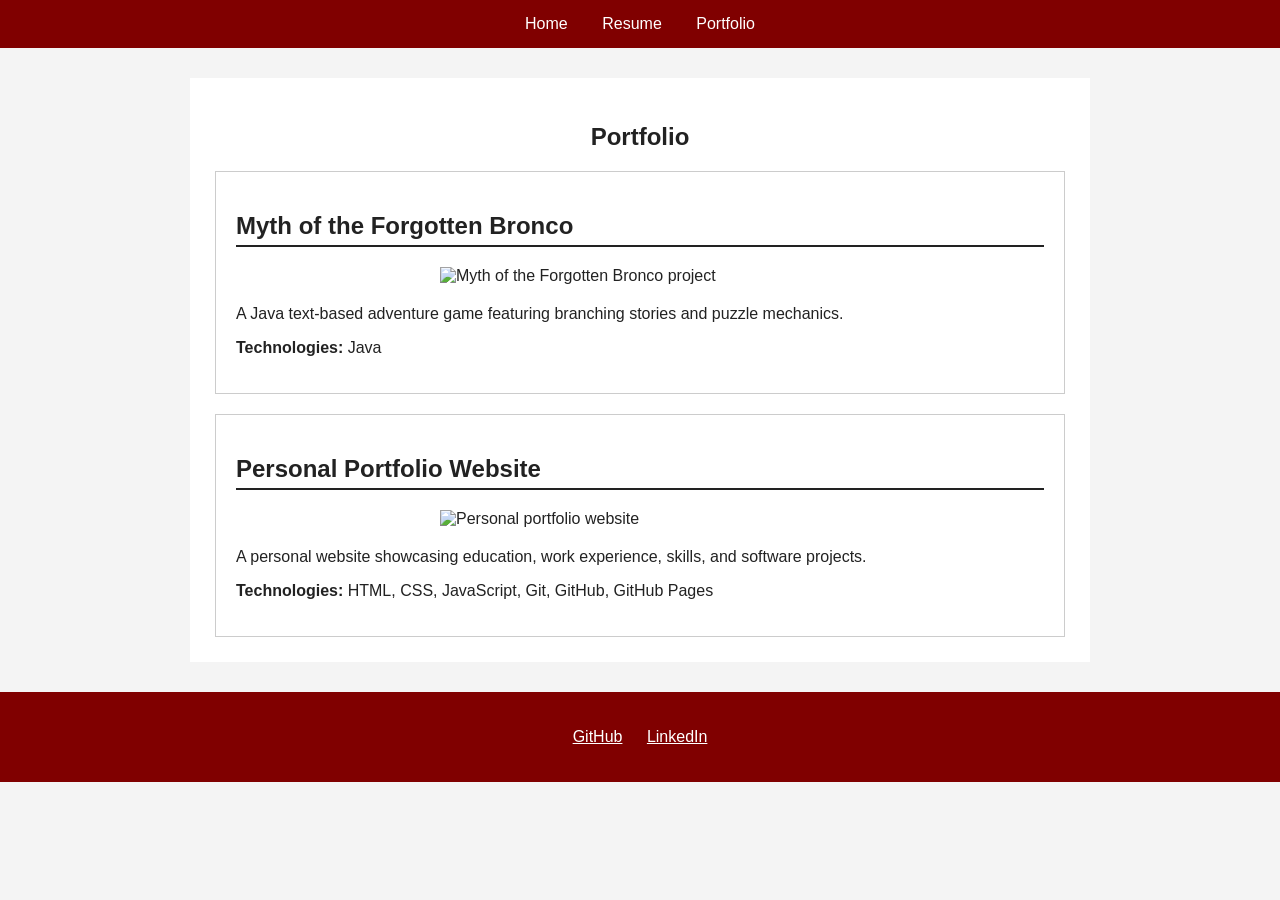
==== commit a99a5b2b: "added auto footer and header via JS" ====
--- a/portfolio.html
+++ b/portfolio.html
@@ -9,13 +9,7 @@
 
 <body>
 
-    <header>
-        <nav>
-            <a href="index.html">Home</a>
-            <a href="resume.html">Resume</a>
-            <a href="portfolio.html">Portfolio</a>
-        </nav>
-    </header>
+    <header id="top"></header>
 
     <main>
         <section>
@@ -60,12 +54,7 @@
         </section>
     </main>
 
-    <footer>
-        <p>
-            <a href="https://github.com/RHIT-brunkejp">GitHub</a>
-            <a href="https://www.linkedin.com/in/jjbrunke">LinkedIn</a>
-        </p>
-    </footer>
+    <footer id="bottom"></footer>
 
     <script src="script.js"></script>
 </body>
--- a/style.css
+++ b/style.css
@@ -6,7 +6,7 @@
 }
 
 header {
-    background-color: #222222;
+    background-color: #800000;
     padding: 15px;
 }
 
@@ -62,15 +62,15 @@
 }
 
 a {
-    color: #0645ad;
+    color: white;
 }
 
 a:visited {
-    color: #5a2ca0;
+    color: white;
 }
 
 footer {
-    background-color: #222222;
+    background-color: #800000;
     color: white;
     text-align: center;
     padding: 20px;
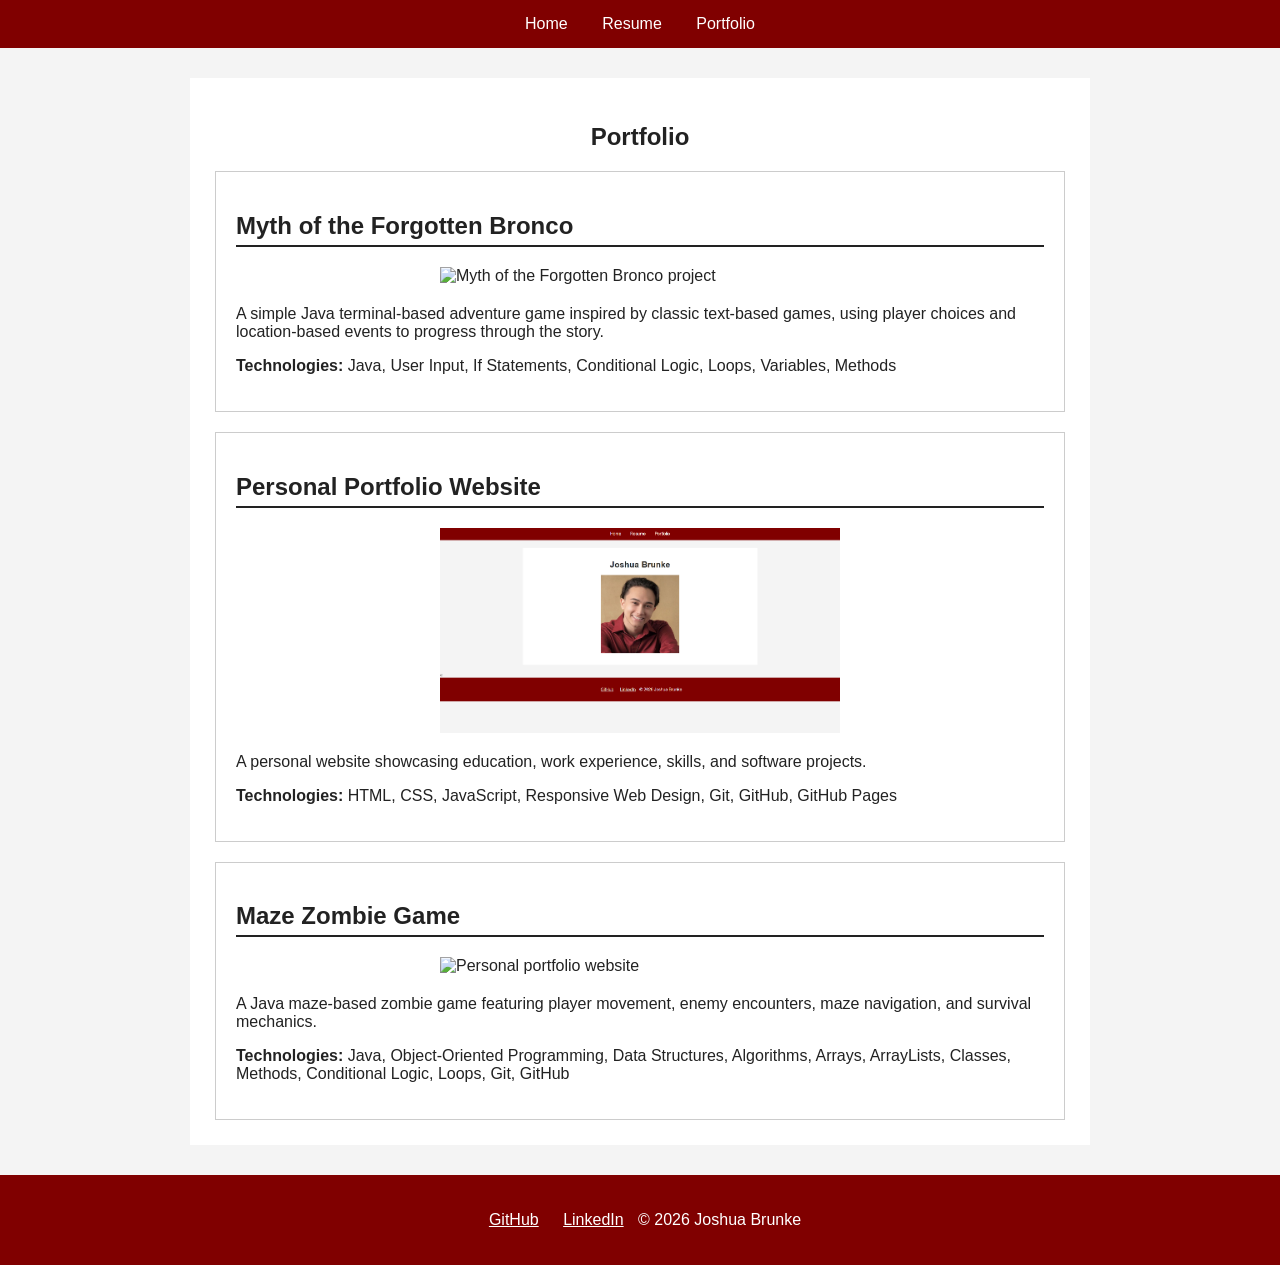
==== commit 40821d74: "Finished?" ====
--- a/portfolio.html
+++ b/portfolio.html
@@ -24,12 +24,12 @@
                 >
 
                 <p>
-                    A Java text-based adventure game featuring branching
-                    stories and puzzle mechanics.
+                    A simple Java terminal-based adventure game inspired by classic text-based games, using player choices and location-based events to progress through the story.
                 </p>
 
                 <p>
-                    <strong>Technologies:</strong> Java
+                    <strong>Technologies:</strong>
+                    Java, User Input, If Statements, Conditional Logic, Loops, Variables, Methods
                 </p>
             </article>
 
@@ -37,7 +37,7 @@
                 <h2>Personal Portfolio Website</h2>
 
                 <img
-                    src="images/portfolio.jpg"
+                    src="portfoliowebsite.png"
                     alt="Personal portfolio website"
                 >
 
@@ -48,7 +48,25 @@
 
                 <p>
                     <strong>Technologies:</strong>
-                    HTML, CSS, JavaScript, Git, GitHub, GitHub Pages
+                    HTML, CSS, JavaScript, Responsive Web Design, Git, GitHub, GitHub Pages
+                </p>
+            </article>
+
+            <article class="project">
+                <h2>Maze Zombie Game</h2>
+
+                <img
+                    src="zombiegame.png"
+                    alt="Personal portfolio website"
+                >
+
+                <p>
+                    A Java maze-based zombie game featuring player movement, enemy encounters, maze navigation, and survival mechanics.
+                </p>
+
+                <p>
+                    <strong>Technologies:</strong>
+                    Java, Object-Oriented Programming, Data Structures, Algorithms, Arrays, ArrayLists, Classes, Methods, Conditional Logic, Loops, Git, GitHub
                 </p>
             </article>
         </section>
--- a/style.css
+++ b/style.css
@@ -18,6 +18,10 @@
     color: white;
     text-decoration: none;
     margin: 0 15px;
+}
+
+nav a:visited {
+    color: white;
 }
 
 nav a:hover {
@@ -62,11 +66,11 @@
 }
 
 a {
-    color: white;
+    color: #0645ad;
 }
 
 a:visited {
-    color: white;
+    color: #5a2ca0;
 }
 
 footer {
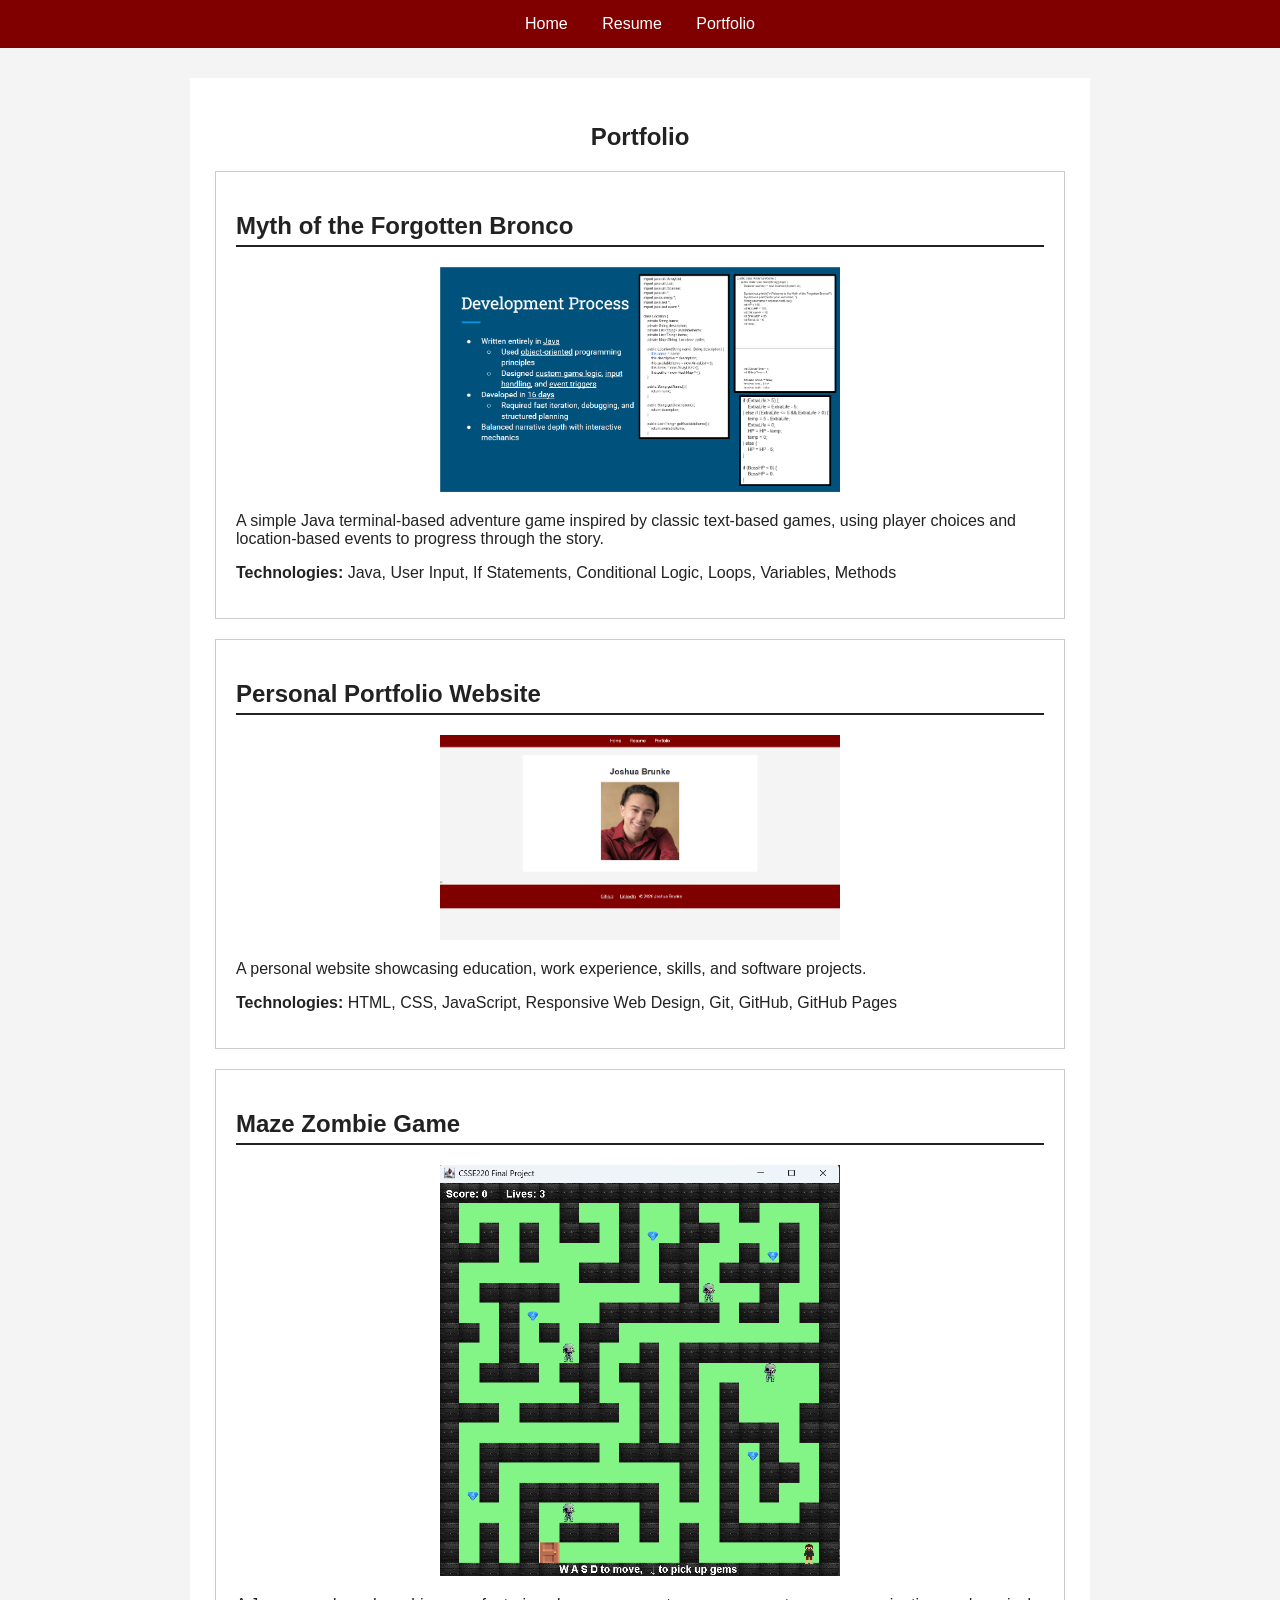
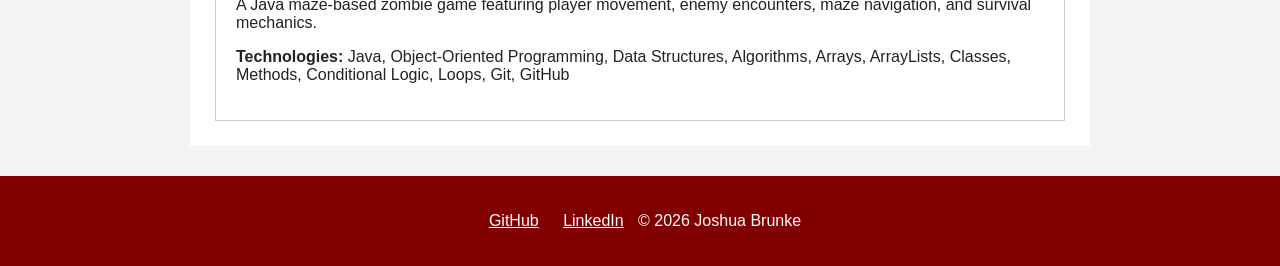
==== commit 33a0c534: "Fixed images" ====
--- a/portfolio.html
+++ b/portfolio.html
@@ -19,7 +19,7 @@
                 <h2>Myth of the Forgotten Bronco</h2>
 
                 <img
-                    src="images/bronco.jpg"
+                    src="broncogame.png"
                     alt="Myth of the Forgotten Bronco project"
                 >
 
@@ -57,7 +57,7 @@
 
                 <img
                     src="zombiegame.png"
-                    alt="Personal portfolio website"
+                    alt="Zombie Maze Game Picture"
                 >
 
                 <p>
